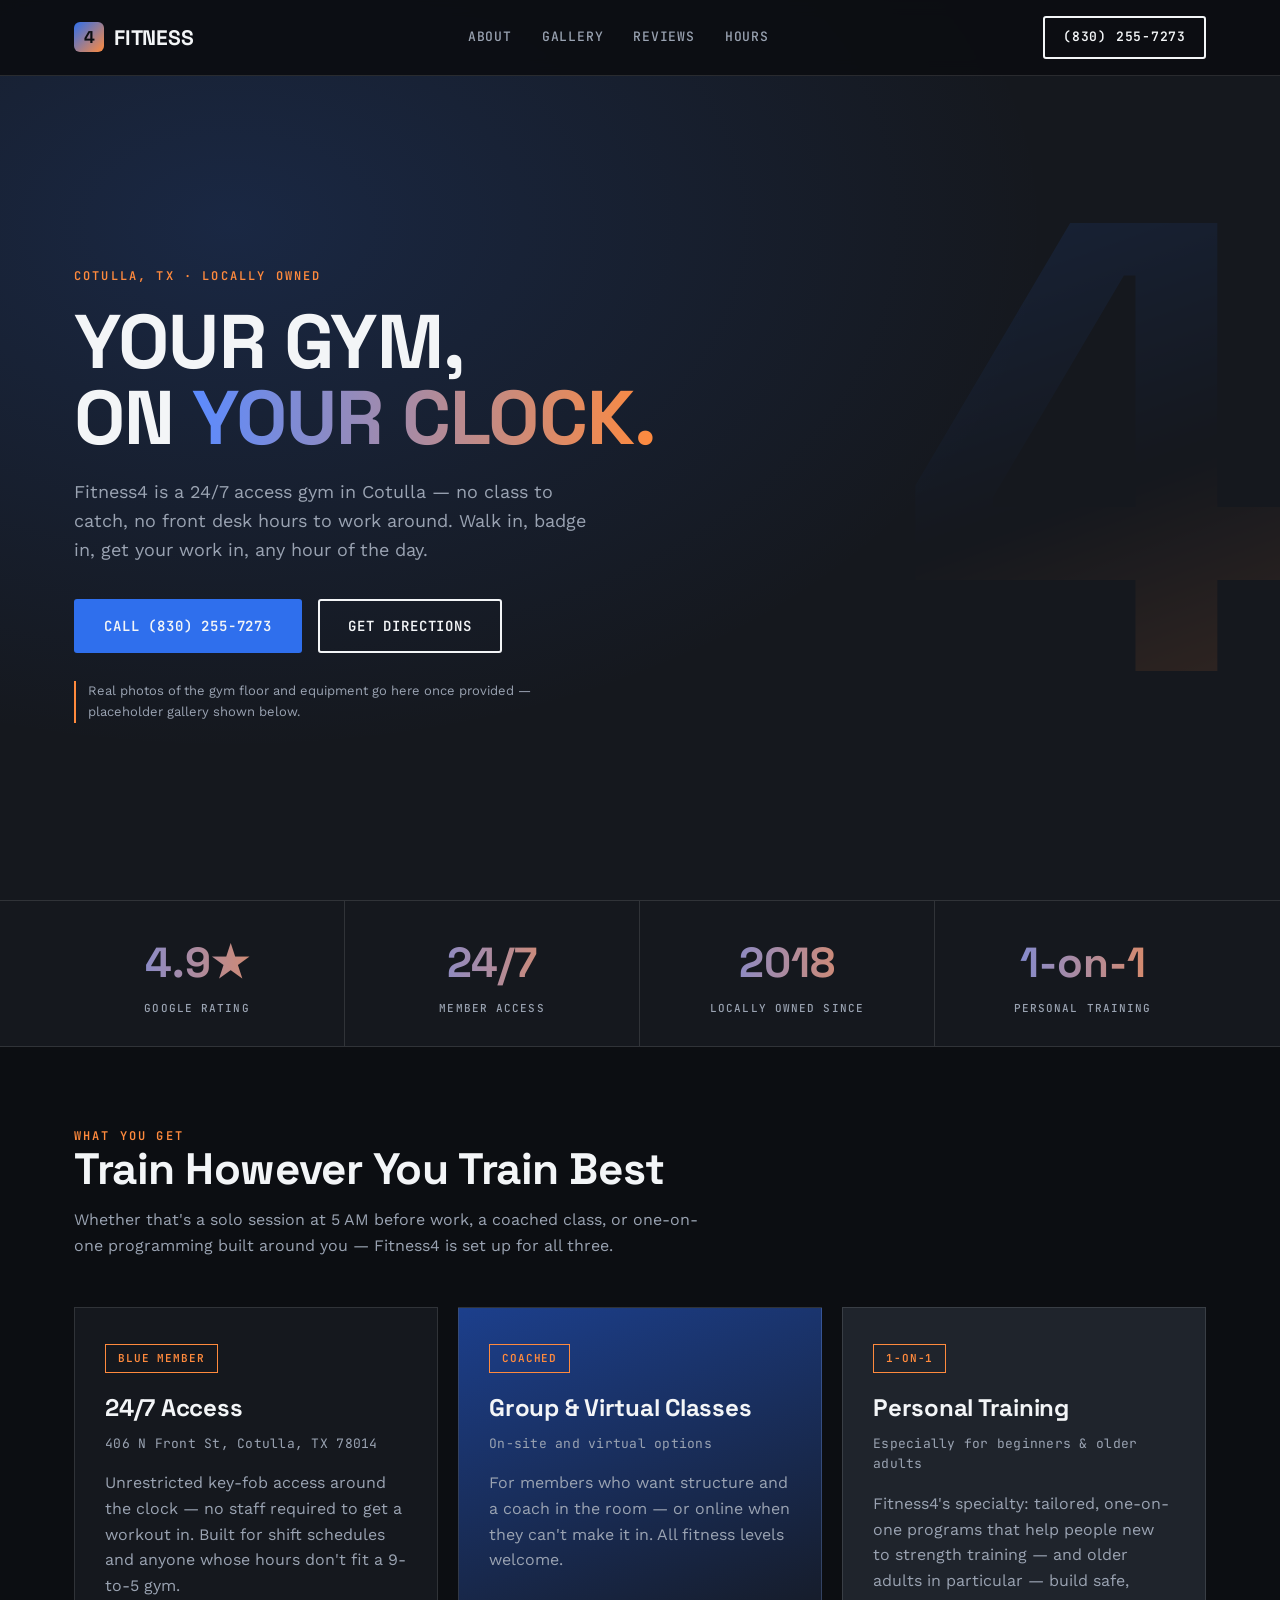
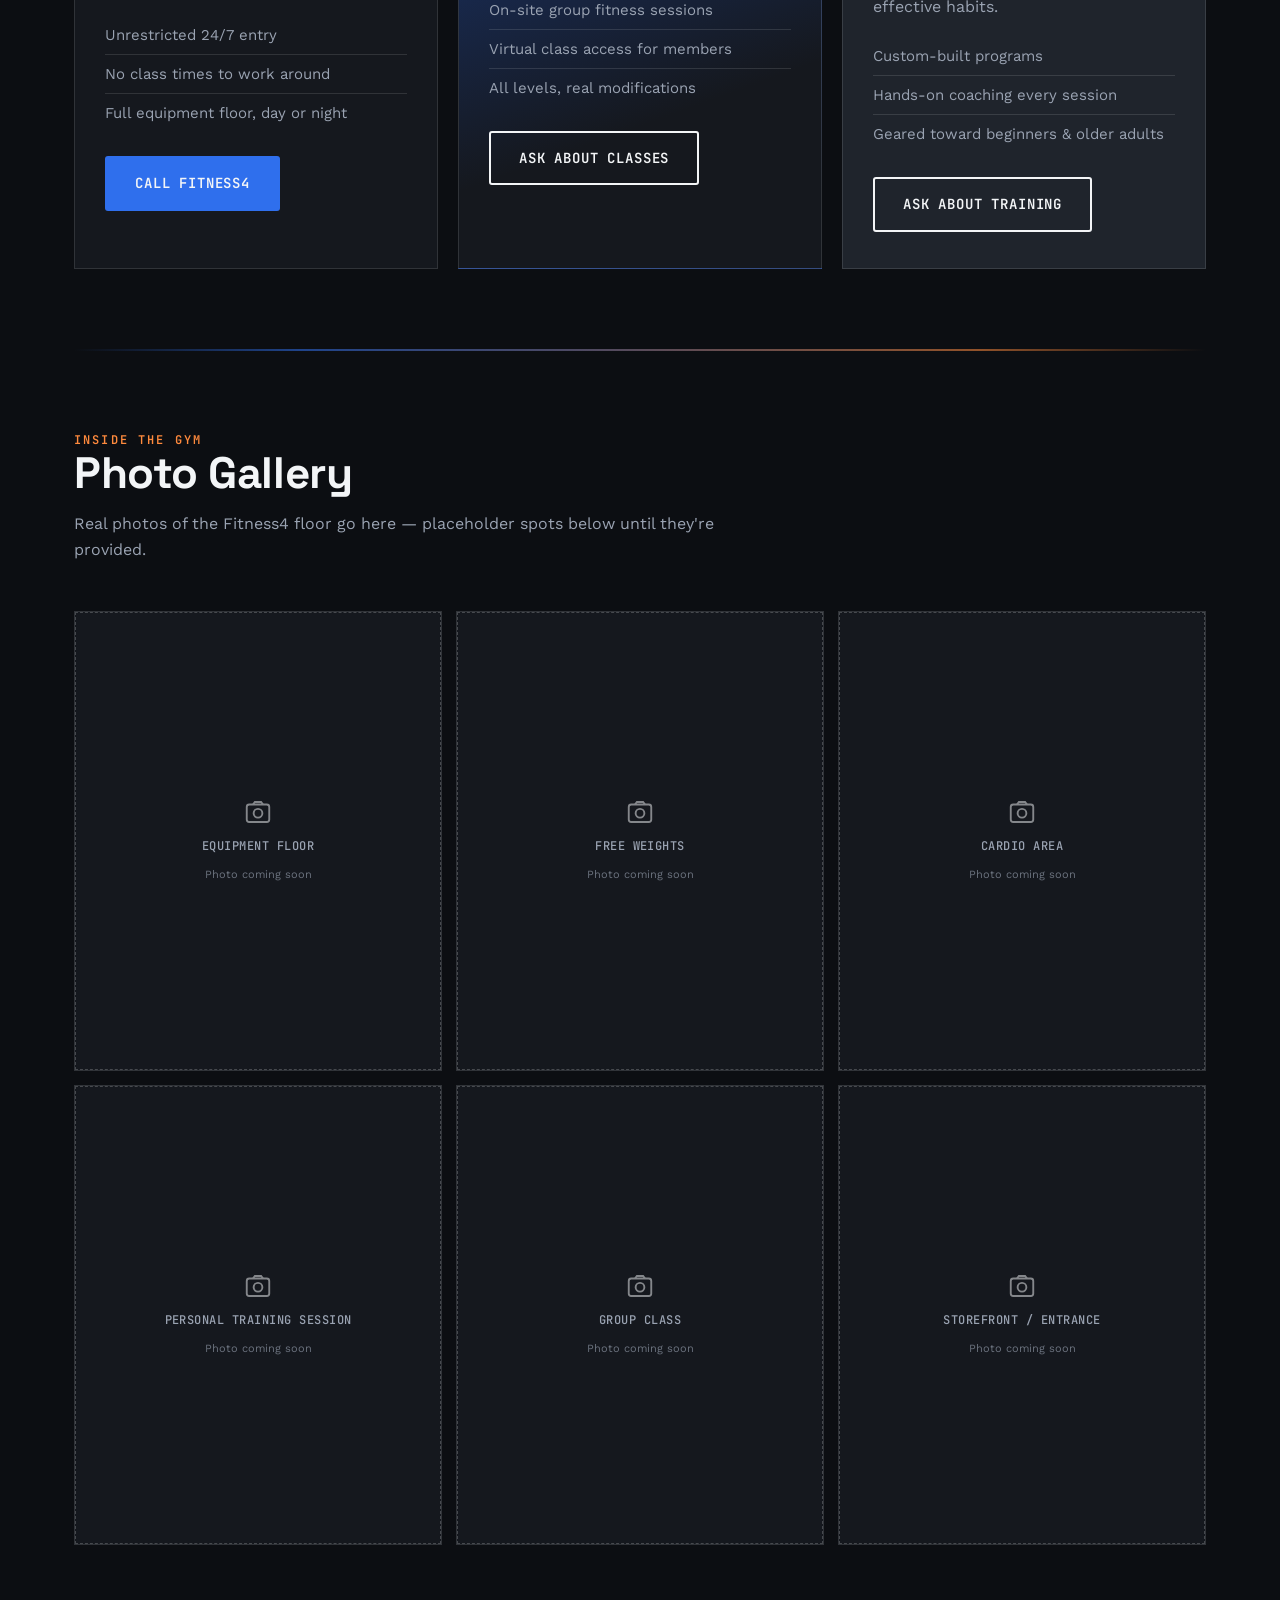
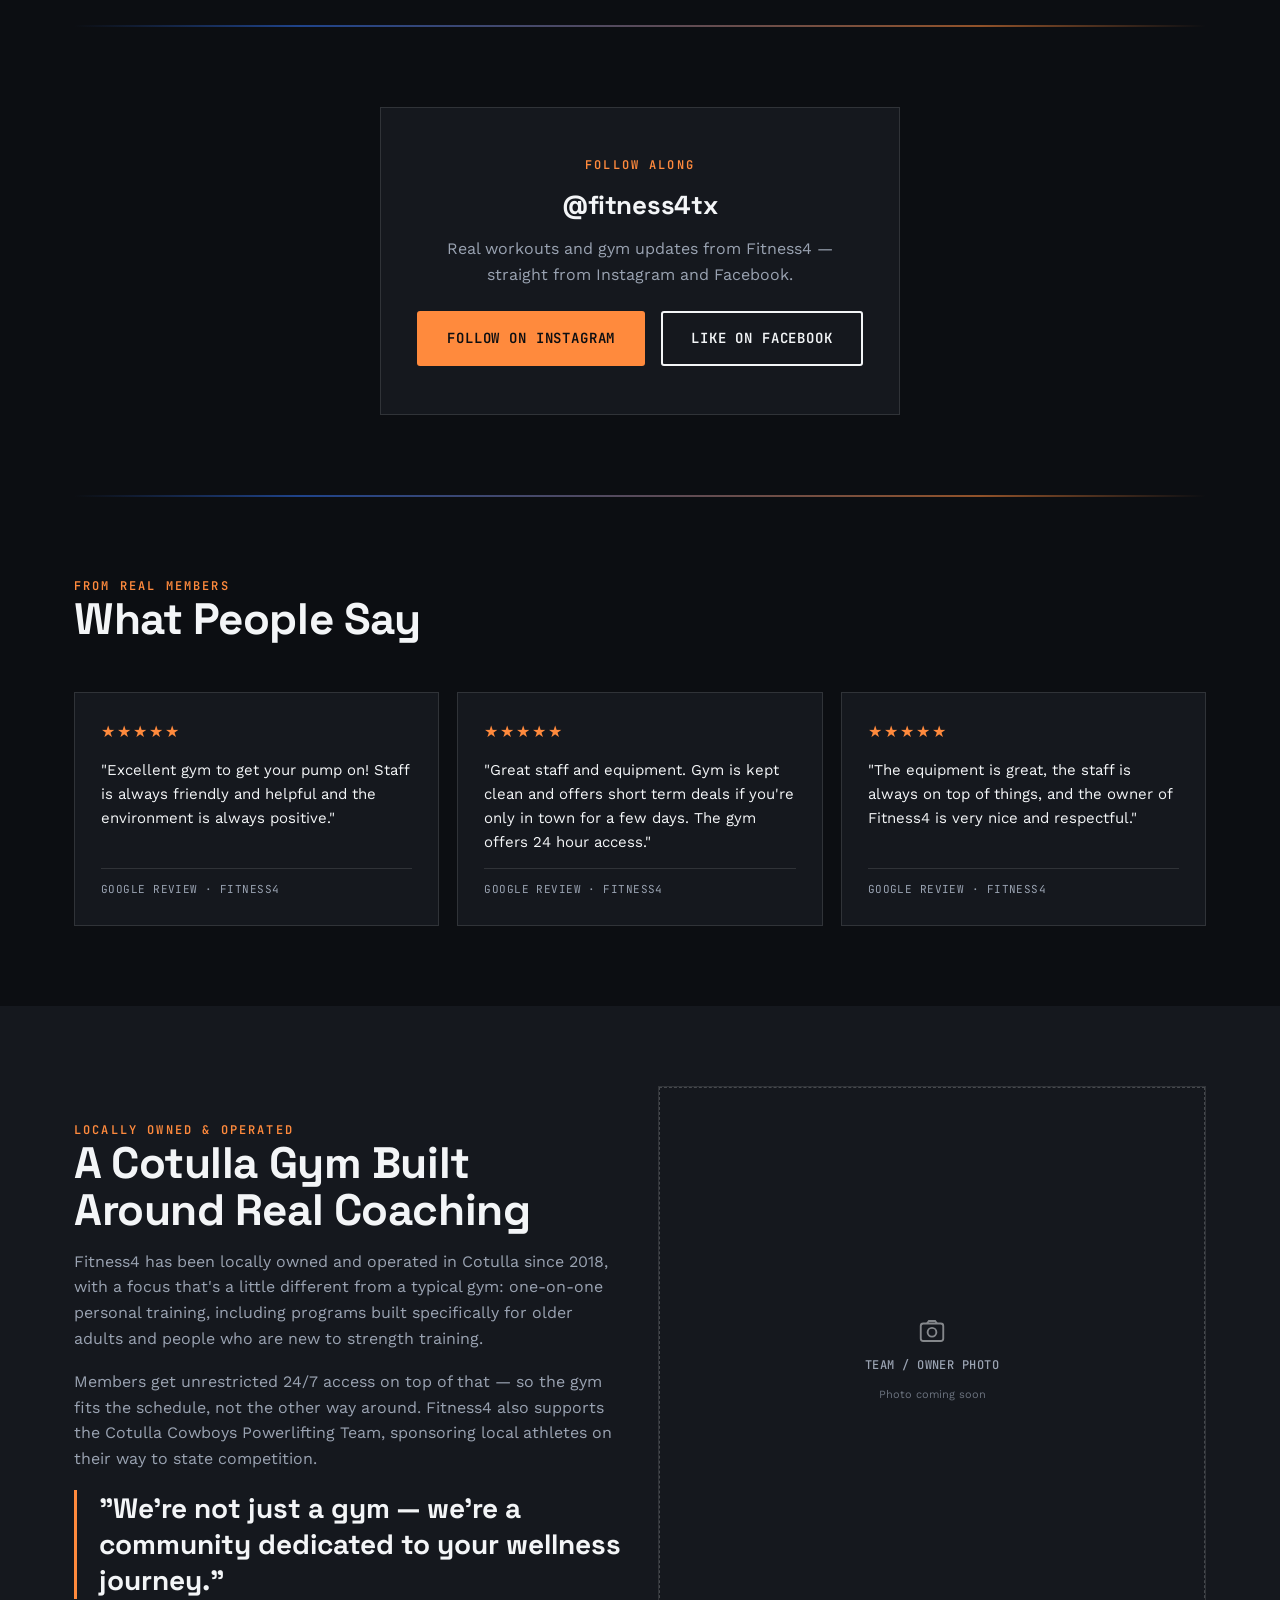
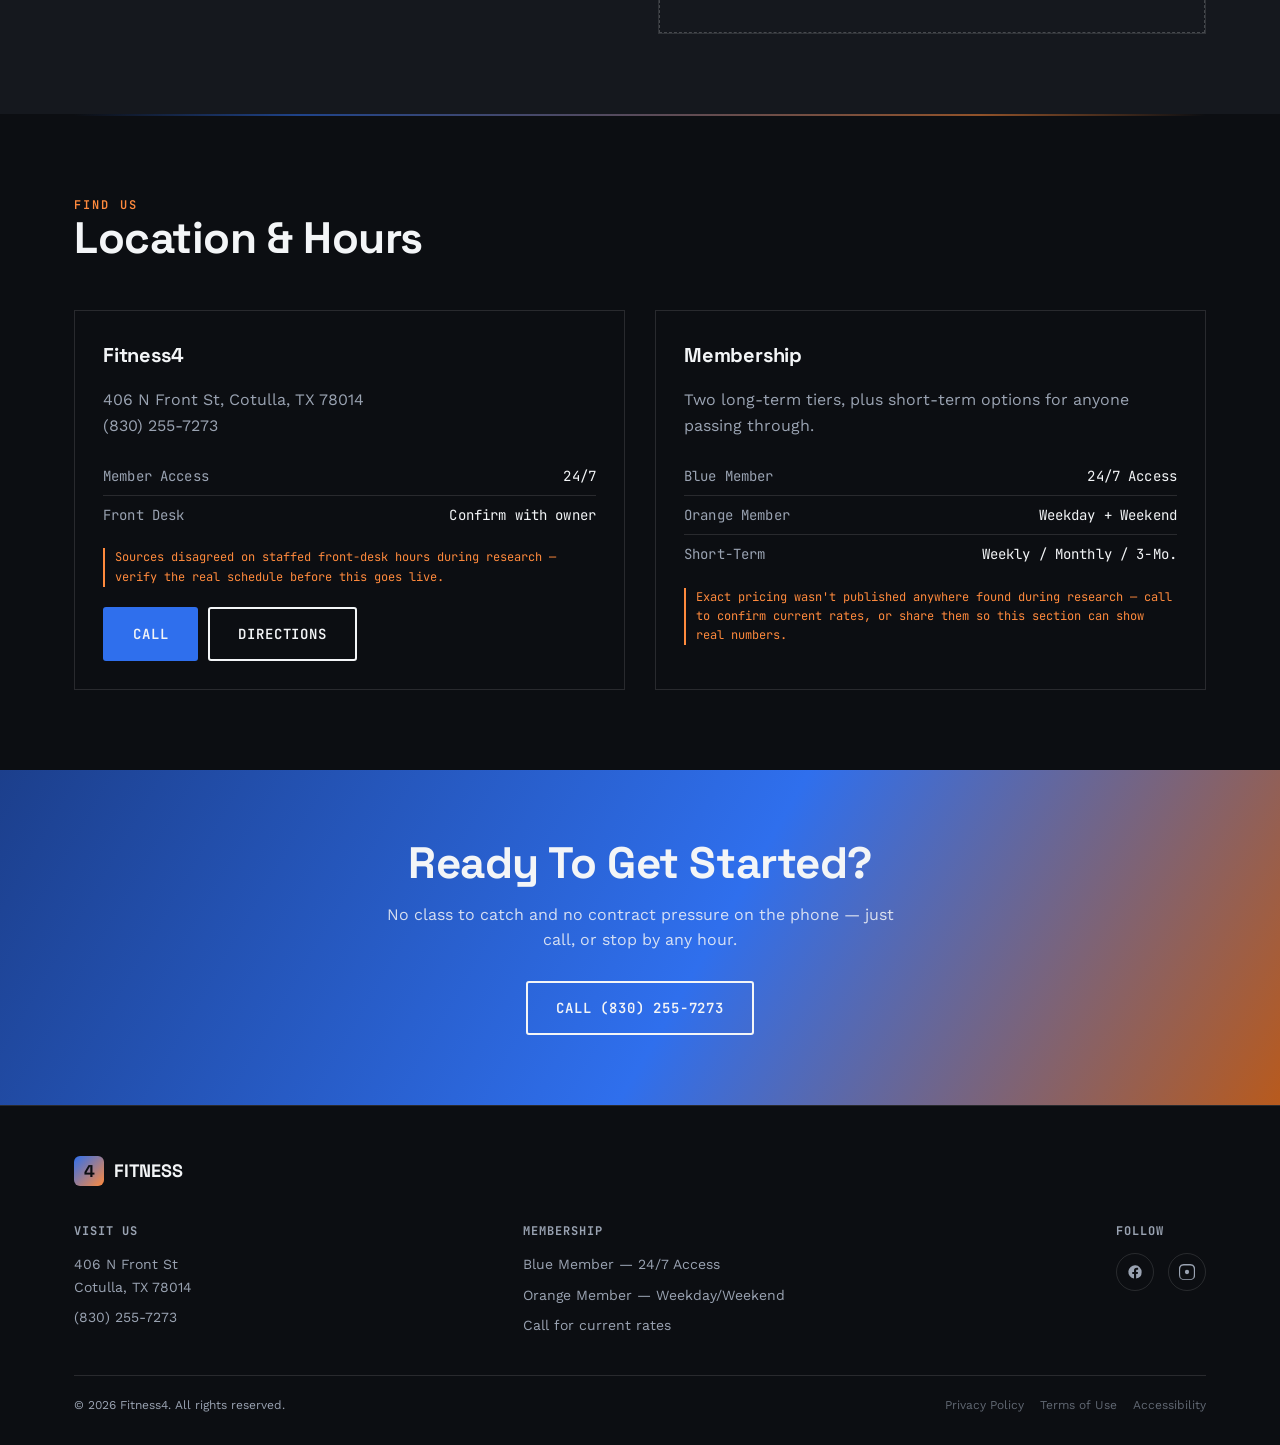
==== index.html @ 0712c3f0 "Add files via upload" ====
<!DOCTYPE html>
<html lang="en">
<head>
<meta charset="UTF-8">
<meta name="viewport" content="width=device-width, initial-scale=1.0, maximum-scale=5.0">
<link rel="icon" type="image/webp" href="images/favicon.webp">
<link rel="apple-touch-icon" href="images/favicon.webp">
<meta name="theme-color" content="#2f6fed">
<title>Fitness4 | 24/7 Gym in Cotulla, TX | (830) 255-7273</title>
<meta name="description" content="Fitness4 in Cotulla, TX — locally owned 24/7 access gym with a 4.9★ Google rating. One-on-one personal training built for beginners and older adults, group &amp; virtual classes, and key-fob access any hour. Call (830) 255-7273.">
<meta name="keywords" content="gym Cotulla TX, Fitness4, 24 hour gym Cotulla, personal training Cotulla TX, La Salle County gym, fitness center Cotulla, group fitness classes Cotulla TX">
<meta name="author" content="Fitness4">
<meta name="robots" content="index, follow">
<!-- BUILD NOTE: domain is TBD per intake — swap canonical/OG/schema URLs to the real domain before launch -->
<link rel="canonical" href="https://fitness4-cotulla-demo.netlify.app/">

<meta property="og:type" content="local.business">
<meta property="og:title" content="Fitness4 | 24/7 Gym in Cotulla, TX">
<meta property="og:description" content="Locally owned, 4.9★ rated 24/7 access gym in Cotulla, TX. One-on-one personal training, group &amp; virtual classes, key-fob access any hour.">
<meta property="og:url" content="https://fitness4-cotulla-demo.netlify.app/">
<meta property="og:image" content="https://fitness4-cotulla-demo.netlify.app/images/og-fitness4-cotulla.png">
<meta property="og:image:width" content="1200">
<meta property="og:image:height" content="630">
<meta property="og:site_name" content="Fitness4">
<meta property="og:locale" content="en_US">

<meta name="twitter:card" content="summary_large_image">
<meta name="twitter:title" content="Fitness4 | 24/7 Gym in Cotulla, TX">
<meta name="twitter:description" content="Locally owned, 4.9★ rated 24/7 access gym in Cotulla, TX. One-on-one personal training, group &amp; virtual classes. Call (830) 255-7273.">
<meta name="twitter:image" content="https://fitness4-cotulla-demo.netlify.app/images/og-fitness4-cotulla.png">

<!--
  BUILD NOTE — schema below uses only what was verified during remote research:
  - openingHours is set to 24/7 based on the gym's own "unrestricted 24/7 access" Blue
    Member tier and multiple listings describing it as a 24-hour gym. Several directories
    show shorter front-desk-style hours that conflict with this — confirm whether a
    separate STAFFED hours window needs to be called out before publishing.
  - aggregateRating intentionally omitted — Google review count varied (58–68) across
    sources during research, so a specific number isn't published here. Pull the live
    count from the Google Business Profile before adding it back in.
  - No "image" property — add once real photography is available.
-->
<script type="application/ld+json">
{
  "@context": "https://schema.org",
  "@type": "HealthClub",
  "name": "Fitness4",
  "description": "Locally owned 24/7 access gym in Cotulla, TX offering one-on-one personal training, group and virtual fitness classes, and key-fob access around the clock.",
  "url": "https://fitness4-cotulla-demo.netlify.app/",
  "telephone": "+18302557273",
  "address": {
    "@type": "PostalAddress",
    "streetAddress": "406 N Front St",
    "addressLocality": "Cotulla",
    "addressRegion": "TX",
    "postalCode": "78014",
    "addressCountry": "US"
  },
  "openingHours": "Mo-Su 00:00-23:59",
  "sameAs": [
    "https://www.facebook.com/Fitness4tx/",
    "https://www.instagram.com/fitness4tx/"
  ]
}
</script>

<link rel="preconnect" href="https://fonts.googleapis.com">
<link rel="preconnect" href="https://fonts.gstatic.com" crossorigin>
<link href="https://fonts.googleapis.com/css2?family=Space+Grotesk:wght@500;700&family=Work+Sans:wght@400;500;600;700&family=JetBrains+Mono:wght@500;600&display=swap" rel="stylesheet">

<link rel="stylesheet" href="styles.css">
</head>
<body>

<header>
  <nav>
    <a href="#top" class="logo"><span class="num">4</span>FITNESS</a>
    <div class="nav-links">
      <a href="#about">About</a>
      <a href="#gallery">Gallery</a>
      <a href="#reviews">Reviews</a>
      <a href="#location">Hours</a>
    </div>
    <a href="tel:+18302557273" class="nav-cta">(830) 255-7273</a>
    <button class="burger" id="burgerBtn" aria-label="Open menu">
      <span></span><span></span><span></span>
    </button>
  </nav>
  <div class="mobile-menu" id="mobileMenu">
    <a href="#about">About</a>
    <a href="#gallery">Gallery</a>
    <a href="#reviews">Reviews</a>
    <a href="#location">Hours</a>
    <a href="tel:+18302557273" class="cta">Call (830) 255-7273</a>
  </div>
</header>

<section class="hero" id="top">
  <div class="hero-inner">
    <div class="eyebrow">Cotulla, TX · Locally Owned</div>
    <h1>YOUR GYM,<br>ON <span class="accent">YOUR CLOCK.</span></h1>
    <p class="hero-sub">Fitness4 is a 24/7 access gym in Cotulla — no class to catch, no front desk hours to work around. Walk in, badge in, get your work in, any hour of the day.</p>
    <div class="hero-actions">
      <a href="tel:+18302557273" class="btn btn-primary">Call (830) 255-7273</a>
      <a href="https://www.google.com/maps/search/?api=1&query=406+N+Front+St+Cotulla+TX+78014" target="_blank" rel="noopener" class="btn btn-outline">Get Directions</a>
    </div>
    <p class="hero-photo-note">Real photos of the gym floor and equipment go here once provided — placeholder gallery shown below.</p>
  </div>
</section>

<div class="scoreboard">
  <div class="scoreboard-grid">
    <div class="score-cell">
      <div class="score-num">4.9★</div>
      <div class="score-label">Google Rating</div>
    </div>
    <div class="score-cell">
      <div class="score-num">24/7</div>
      <div class="score-label">Member Access</div>
    </div>
    <div class="score-cell">
      <div class="score-num">2018</div>
      <div class="score-label">Locally Owned Since</div>
    </div>
    <div class="score-cell">
      <div class="score-num">1-on-1</div>
      <div class="score-label">Personal Training</div>
    </div>
  </div>
</div>

<section class="section" id="about">
  <div class="wrap">
    <div class="section-head reveal">
      <div class="eyebrow">What You Get</div>
      <h2>Train However You Train Best</h2>
      <p>Whether that's a solo session at 5 AM before work, a coached class, or one-on-one programming built around you — Fitness4 is set up for all three.</p>
    </div>
    <div class="facility-grid">
      <div class="facility-card dark reveal">
        <span class="facility-tag">Blue Member</span>
        <h3>24/7 Access</h3>
        <div class="facility-meta">406 N Front St, Cotulla, TX 78014</div>
        <p>Unrestricted key-fob access around the clock — no staff required to get a workout in. Built for shift schedules and anyone whose hours don't fit a 9-to-5 gym.</p>
        <ul>
          <li>Unrestricted 24/7 entry</li>
          <li>No class times to work around</li>
          <li>Full equipment floor, day or night</li>
        </ul>
        <div class="facility-actions">
          <a href="tel:+18302557273" class="btn btn-primary">Call Fitness4</a>
        </div>
      </div>
      <div class="facility-card bluefill reveal">
        <span class="facility-tag">Coached</span>
        <h3>Group &amp; Virtual Classes</h3>
        <div class="facility-meta">On-site and virtual options</div>
        <p>For members who want structure and a coach in the room — or online when they can't make it in. All fitness levels welcome.</p>
        <ul>
          <li>On-site group fitness sessions</li>
          <li>Virtual class access for members</li>
          <li>All levels, real modifications</li>
        </ul>
        <div class="facility-actions">
          <a href="tel:+18302557273" class="btn btn-outline">Ask About Classes</a>
        </div>
      </div>
      <div class="facility-card black3 reveal">
        <span class="facility-tag">1-on-1</span>
        <h3>Personal Training</h3>
        <div class="facility-meta">Especially for beginners &amp; older adults</div>
        <p>Fitness4's specialty: tailored, one-on-one programs that help people new to strength training — and older adults in particular — build safe, effective habits.</p>
        <ul>
          <li>Custom-built programs</li>
          <li>Hands-on coaching every session</li>
          <li>Geared toward beginners &amp; older adults</li>
        </ul>
        <div class="facility-actions">
          <a href="tel:+18302557273" class="btn btn-outline">Ask About Training</a>
        </div>
      </div>
    </div>
  </div>
</section>

<div class="wrap"><div class="tierline"></div></div>

<section class="section" id="gallery">
  <div class="wrap">
    <div class="section-head reveal">
      <div class="eyebrow">Inside The Gym</div>
      <h2>Photo Gallery</h2>
      <p>Real photos of the Fitness4 floor go here — placeholder spots below until they're provided.</p>
    </div>
    <div class="gallery-grid">
      <div class="gallery-item reveal">
        <div class="photo-placeholder">
          <svg viewBox="0 0 24 24" fill="none" stroke="currentColor" stroke-width="1.5"><rect x="3" y="6" width="18" height="14" rx="2"/><circle cx="12" cy="13" r="3.5"/><path d="M8 6l1.5-2h5L16 6"/></svg>
          <p>Equipment Floor</p>
          <small>Photo coming soon</small>
        </div>
      </div>
      <div class="gallery-item reveal">
        <div class="photo-placeholder">
          <svg viewBox="0 0 24 24" fill="none" stroke="currentColor" stroke-width="1.5"><rect x="3" y="6" width="18" height="14" rx="2"/><circle cx="12" cy="13" r="3.5"/><path d="M8 6l1.5-2h5L16 6"/></svg>
          <p>Free Weights</p>
          <small>Photo coming soon</small>
        </div>
      </div>
      <div class="gallery-item reveal">
        <div class="photo-placeholder">
          <svg viewBox="0 0 24 24" fill="none" stroke="currentColor" stroke-width="1.5"><rect x="3" y="6" width="18" height="14" rx="2"/><circle cx="12" cy="13" r="3.5"/><path d="M8 6l1.5-2h5L16 6"/></svg>
          <p>Cardio Area</p>
          <small>Photo coming soon</small>
        </div>
      </div>
      <div class="gallery-item reveal">
        <div class="photo-placeholder">
          <svg viewBox="0 0 24 24" fill="none" stroke="currentColor" stroke-width="1.5"><rect x="3" y="6" width="18" height="14" rx="2"/><circle cx="12" cy="13" r="3.5"/><path d="M8 6l1.5-2h5L16 6"/></svg>
          <p>Personal Training Session</p>
          <small>Photo coming soon</small>
        </div>
      </div>
      <div class="gallery-item reveal">
        <div class="photo-placeholder">
          <svg viewBox="0 0 24 24" fill="none" stroke="currentColor" stroke-width="1.5"><rect x="3" y="6" width="18" height="14" rx="2"/><circle cx="12" cy="13" r="3.5"/><path d="M8 6l1.5-2h5L16 6"/></svg>
          <p>Group Class</p>
          <small>Photo coming soon</small>
        </div>
      </div>
      <div class="gallery-item reveal">
        <div class="photo-placeholder">
          <svg viewBox="0 0 24 24" fill="none" stroke="currentColor" stroke-width="1.5"><rect x="3" y="6" width="18" height="14" rx="2"/><circle cx="12" cy="13" r="3.5"/><path d="M8 6l1.5-2h5L16 6"/></svg>
          <p>Storefront / Entrance</p>
          <small>Photo coming soon</small>
        </div>
      </div>
    </div>
  </div>
</section>

<div class="wrap"><div class="tierline"></div></div>

<section class="section" id="follow">
  <div class="wrap">
    <div class="follow-card reveal">
      <span class="eyebrow">Follow Along</span>
      <h3>@fitness4tx</h3>
      <p>Real workouts and gym updates from Fitness4 — straight from Instagram and Facebook.</p>
      <div class="hero-actions" style="justify-content:center;">
        <a href="https://www.instagram.com/fitness4tx/" target="_blank" rel="noopener" class="btn btn-orange">Follow on Instagram</a>
        <a href="https://www.facebook.com/Fitness4tx/" target="_blank" rel="noopener" class="btn btn-outline">Like on Facebook</a>
      </div>
    </div>
  </div>
</section>

<div class="wrap"><div class="tierline"></div></div>

<section class="section" id="reviews">
  <div class="wrap">
    <div class="section-head reveal">
      <div class="eyebrow">From Real Members</div>
      <h2>What People Say</h2>
    </div>
    <div class="review-grid">
      <div class="review-card reveal">
        <div class="stars">★★★★★</div>
        <p>"Excellent gym to get your pump on! Staff is always friendly and helpful and the environment is always positive."</p>
        <div class="review-meta">Google Review · Fitness4</div>
      </div>
      <div class="review-card reveal">
        <div class="stars">★★★★★</div>
        <p>"Great staff and equipment. Gym is kept clean and offers short term deals if you're only in town for a few days. The gym offers 24 hour access."</p>
        <div class="review-meta">Google Review · Fitness4</div>
      </div>
      <div class="review-card reveal">
        <div class="stars">★★★★★</div>
        <p>"The equipment is great, the staff is always on top of things, and the owner of Fitness4 is very nice and respectful."</p>
        <div class="review-meta">Google Review · Fitness4</div>
      </div>
    </div>
  </div>
</section>

<section class="section bio">
  <div class="wrap">
    <div class="bio-grid">
      <div class="reveal">
        <div class="eyebrow">Locally Owned &amp; Operated</div>
        <h2>A Cotulla Gym Built Around Real Coaching</h2>
        <p style="margin-bottom:18px;">Fitness4 has been locally owned and operated in Cotulla since 2018, with a focus that's a little different from a typical gym: one-on-one personal training, including programs built specifically for older adults and people who are new to strength training.</p>
        <p style="margin-bottom:18px;">Members get unrestricted 24/7 access on top of that — so the gym fits the schedule, not the other way around. Fitness4 also supports the Cotulla Cowboys Powerlifting Team, sponsoring local athletes on their way to state competition.</p>
        <div class="bio-quote">"We're not just a gym — we're a community dedicated to your wellness journey."</div>
      </div>
      <div class="gallery-item bio-photo-slot reveal">
        <div class="photo-placeholder">
          <svg viewBox="0 0 24 24" fill="none" stroke="currentColor" stroke-width="1.5"><rect x="3" y="6" width="18" height="14" rx="2"/><circle cx="12" cy="13" r="3.5"/><path d="M8 6l1.5-2h5L16 6"/></svg>
          <p>Team / Owner Photo</p>
          <small>Photo coming soon</small>
        </div>
      </div>
    </div>
  </div>
</section>

<div class="wrap"><div class="tierline"></div></div>

<section class="section" id="location">
  <div class="wrap">
    <div class="section-head reveal">
      <div class="eyebrow">Find Us</div>
      <h2>Location &amp; Hours</h2>
    </div>
    <div class="location-grid">
      <div class="info-block reveal">
        <h3>Fitness4</h3>
        <p style="margin-bottom:18px; color:var(--white-dim);">406 N Front St, Cotulla, TX 78014<br>(830) 255-7273</p>
        <div class="hours-row"><span>Member Access</span><span>24/7</span></div>
        <div class="hours-row"><span>Front Desk</span><span>Confirm with owner</span></div>
        <div class="hours-flag">Sources disagreed on staffed front-desk hours during research — verify the real schedule before this goes live.</div>
        <div style="margin-top:20px; display:flex; gap:10px; flex-wrap:wrap;">
          <a href="tel:+18302557273" class="btn btn-primary">Call</a>
          <a href="https://www.google.com/maps/search/?api=1&query=406+N+Front+St+Cotulla+TX+78014" target="_blank" rel="noopener" class="btn btn-outline">Directions</a>
        </div>
      </div>
      <div class="info-block reveal">
        <h3>Membership</h3>
        <p style="margin-bottom:18px; color:var(--white-dim);">Two long-term tiers, plus short-term options for anyone passing through.</p>
        <div class="hours-row"><span>Blue Member</span><span>24/7 Access</span></div>
        <div class="hours-row"><span>Orange Member</span><span>Weekday + Weekend</span></div>
        <div class="hours-row"><span>Short-Term</span><span>Weekly / Monthly / 3-Mo.</span></div>
        <div class="hours-flag">Exact pricing wasn't published anywhere found during research — call to confirm current rates, or share them so this section can show real numbers.</div>
      </div>
    </div>
  </div>
</section>

<div class="cta-band">
  <h2>Ready To Get Started?</h2>
  <p>No class to catch and no contract pressure on the phone — just call, or stop by any hour.</p>
  <a href="tel:+18302557273" class="btn btn-outline">Call (830) 255-7273</a>
</div>

<footer>
  <div class="wrap">
    <div class="footer-brand">
      <span class="logo"><span class="num">4</span>FITNESS</span>
    </div>
    <div class="footer-grid">
      <div class="footer-col">
        <h4>Visit Us</h4>
        <p>406 N Front St<br>Cotulla, TX 78014</p>
        <a href="tel:+18302557273">(830) 255-7273</a>
      </div>
      <div class="footer-col">
        <h4>Membership</h4>
        <p>Blue Member — 24/7 Access</p>
        <p>Orange Member — Weekday/Weekend</p>
        <a href="tel:+18302557273">Call for current rates</a>
      </div>
      <div class="footer-col">
        <h4>Follow</h4>
        <div class="social-row">
          <a href="https://www.facebook.com/Fitness4tx/" target="_blank" rel="noopener" aria-label="Facebook">
            <svg width="16" height="16" viewBox="0 0 24 24" fill="currentColor"><path d="M22 12a10 10 0 1 0-11.5 9.9v-7H7.9V12h2.6V9.8c0-2.6 1.5-4 3.9-4 1.1 0 2.3.2 2.3.2v2.5h-1.3c-1.3 0-1.7.8-1.7 1.6V12h2.8l-.4 2.9h-2.4v7A10 10 0 0 0 22 12z"/></svg>
          </a>
          <a href="https://www.instagram.com/fitness4tx/" target="_blank" rel="noopener" aria-label="Instagram">
            <svg width="16" height="16" viewBox="0 0 24 24" fill="currentColor"><path d="M12 2.2c3.2 0 3.6 0 4.9.1 1.2.1 2 .3 2.4.5.6.2 1 .5 1.5.9.4.4.7.9.9 1.5.2.4.4 1.2.5 2.4.1 1.3.1 1.7.1 4.9s0 3.6-.1 4.9c-.1 1.2-.3 2-.5 2.4-.2.6-.5 1-.9 1.5-.4.4-.9.7-1.5.9-.4.2-1.2.4-2.4.5-1.3.1-1.7.1-4.9.1s-3.6 0-4.9-.1c-1.2-.1-2-.3-2.4-.5-.6-.2-1-.5-1.5-.9-.4-.4-.7-.9-.9-1.5-.2-.4-.4-1.2-.5-2.4-.1-1.3-.1-1.7-.1-4.9s0-3.6.1-4.9c.1-1.2.3-2 .5-2.4.2-.6.5-1 .9-1.5.4-.4.9-.7 1.5-.9.4-.2 1.2-.4 2.4-.5 1.3-.1 1.7-.1 4.9-.1M12 0C8.7 0 8.3 0 7 .1c-1.3.1-2.2.3-3 .6-.8.3-1.5.7-2.2 1.4C1.1 2.8.7 3.5.4 4.3c-.3.8-.5 1.7-.6 3C-.2 8.6 0 9 0 12s0 3.4.1 4.7c.1 1.3.3 2.2.6 3 .3.8.7 1.5 1.4 2.2.7.7 1.4 1.1 2.2 1.4.8.3 1.7.5 3 .6C8.3 24 8.7 24 12 24s3.7 0 5-.1c1.3-.1 2.2-.3 3-.6.8-.3 1.5-.7 2.2-1.4.7-.7 1.1-1.4 1.4-2.2.3-.8.5-1.7.6-3 .1-1.3.1-1.7.1-4.7s0-3.4-.1-4.7c-.1-1.3-.3-2.2-.6-3-.3-.8-.7-1.5-1.4-2.2-.7-.7-1.4-1.1-2.2-1.4-.8-.3-1.7-.5-3-.6C15.7 0 15.3 0 12 0z"/><circle cx="12" cy="12" r="3.2"/></svg>
          </a>
        </div>
      </div>
    </div>
    <div class="footer-legal">
      <p>© 2026 Fitness4. All rights reserved.</p>
      <div style="display:flex; gap:16px; flex-wrap:wrap;">
        <a href="privacy-policy.html">Privacy Policy</a>
        <a href="terms-of-use.html">Terms of Use</a>
        <a href="accessibility.html">Accessibility</a>
      </div>
    </div>
  </div>
</footer>

<script>
const burgerBtn = document.getElementById('burgerBtn');
const mobileMenu = document.getElementById('mobileMenu');
burgerBtn.addEventListener('click', () => mobileMenu.classList.toggle('open'));
mobileMenu.querySelectorAll('a').forEach(a => a.addEventListener('click', () => mobileMenu.classList.remove('open')));

const revealEls = document.querySelectorAll('.reveal');
const io = new IntersectionObserver((entries) => {
  entries.forEach(entry => {
    if(entry.isIntersecting){
      entry.target.classList.add('in');
      io.unobserve(entry.target);
    }
  });
}, {threshold:0.12});
revealEls.forEach(el => io.observe(el));
</script>

</body>
</html>
---- styles.css ----
:root{
  --ink:#0c0e12;
  --ink-2:#15181e;
  --ink-3:#1f242c;
  --blue:#2f6fed;
  --blue-deep:#1c3f8c;
  --blue-bright:#5b8bff;
  --orange:#ff8a3d;
  --orange-deep:#b85a1d;
  --white:#f3f5f7;
  --white-dim:#9aa3b2;
  --line: rgba(243,245,247,0.12);
  --maxw: 1180px;
}
*{box-sizing:border-box; margin:0; padding:0;}
html{scroll-behavior:smooth;}
body{
  background:var(--ink);
  color:var(--white);
  font-family:'Work Sans',sans-serif;
  line-height:1.6;
  -webkit-font-smoothing:antialiased;
  overflow-x:hidden;
}
img{max-width:100%; display:block;}
a{color:inherit; text-decoration:none;}
.wrap{max-width:var(--maxw); margin:0 auto; padding:0 24px;}
.eyebrow{
  font-family:'JetBrains Mono',monospace;
  font-weight:600;
  text-transform:uppercase;
  letter-spacing:0.18em;
  font-size:12px;
  color:var(--orange);
}
h1,h2,h3{font-family:'Space Grotesk',sans-serif; font-weight:700; letter-spacing:-0.01em;}
h2{font-size:clamp(28px,4.2vw,44px); margin-bottom:14px; line-height:1.08;}
h3{font-size:20px;}
p{color:var(--white-dim);}
.section{padding:80px 0;}
.section-head{max-width:640px; margin-bottom:48px;}
.section-head.center{margin-left:auto; margin-right:auto; text-align:center;}

/* gradient rule divider — stands in for Gridiron's yardline, ties to the two membership-tier colors */
.tierline{
  width:100%; height:2px;
  background:linear-gradient(90deg, transparent, var(--blue) 20%, var(--orange) 80%, transparent);
  opacity:0.55;
}

/* Buttons */
.btn{
  display:inline-flex; align-items:center; gap:8px;
  font-family:'JetBrains Mono',monospace;
  font-weight:600; text-transform:uppercase; letter-spacing:0.06em;
  font-size:14px;
  padding:14px 28px;
  border-radius:3px;
  cursor:pointer;
  border:2px solid transparent;
  transition:transform .15s ease, background .2s ease, color .2s ease, border-color .2s ease;
}
.btn:hover{transform:translateY(-2px);}
.btn-primary{background:var(--blue); color:var(--white);}
.btn-primary:hover{background:var(--blue-bright);}
.btn-outline{border-color:var(--white); color:var(--white); background:transparent;}
.btn-outline:hover{background:var(--white); color:var(--ink);}
.btn-orange{background:var(--orange); color:var(--ink);}
.btn-orange:hover{background:#ffa35e;}

/* NAV */
header{
  position:fixed; top:0; left:0; right:0; z-index:200;
  background:rgba(12,14,18,0.92);
  backdrop-filter:blur(8px);
  border-bottom:1px solid var(--line);
}
nav{
  max-width:var(--maxw); margin:0 auto; padding:16px 24px;
  display:flex; align-items:center; justify-content:space-between;
}
.logo{
  font-family:'Space Grotesk',sans-serif; font-weight:700; font-size:21px; letter-spacing:-0.01em; color:var(--white);
  display:flex; align-items:center; gap:2px;
}
.logo .num{
  color:var(--ink); background:linear-gradient(135deg,var(--blue),var(--orange));
  width:30px; height:30px; border-radius:6px;
  display:inline-flex; align-items:center; justify-content:center;
  font-size:17px; margin-right:8px;
}
.nav-links{display:none; gap:30px; align-items:center;}
.nav-links a{
  font-family:'JetBrains Mono',monospace; font-weight:500; text-transform:uppercase; letter-spacing:0.06em; font-size:13px;
  color:var(--white-dim);
}
.nav-links a:hover{color:var(--white);}
.nav-cta{
  display:none;
  border:2px solid var(--white); color:var(--white);
  font-family:'JetBrains Mono',monospace; font-weight:600; text-transform:uppercase; letter-spacing:0.06em; font-size:13px;
  padding:9px 18px; border-radius:3px;
  transition:background .2s, color .2s;
}
.nav-cta:hover{background:var(--white); color:var(--ink);}
.burger{
  display:flex; flex-direction:column; gap:5px; background:none; border:none; cursor:pointer; padding:6px;
}
.burger span{width:24px; height:2px; background:var(--white); transition:.2s;}
.mobile-menu{
  display:none; flex-direction:column; gap:0;
  background:var(--ink-2); border-bottom:1px solid var(--line);
}
.mobile-menu.open{display:flex;}
.mobile-menu a{
  padding:16px 24px; border-top:1px solid var(--line);
  font-family:'JetBrains Mono',monospace; font-weight:500; text-transform:uppercase; letter-spacing:0.06em; font-size:14px;
  color:var(--white-dim);
}
.mobile-menu a.cta{color:var(--orange);}

@media(min-width:880px){
  .nav-links{display:flex;}
  .nav-cta{display:inline-block;}
  .burger{display:none;}
}

/* HERO — no stock photo; the numeral 4 (the gym's own namesake) carries the visual weight instead */
.hero{
  position:relative;
  min-height:100svh;
  display:flex; align-items:center;
  padding-top:90px;
  background:var(--ink-2);
  overflow:hidden;
}
.hero::before{
  content:"4";
  position:absolute;
  right:-2vw; top:50%; transform:translateY(-50%);
  font-family:'Space Grotesk',sans-serif; font-weight:700;
  font-size:min(72vw,640px);
  line-height:1;
  background:linear-gradient(160deg, var(--blue) 0%, var(--ink-2) 55%, var(--orange) 100%);
  -webkit-background-clip:text; background-clip:text; color:transparent;
  opacity:0.16;
  pointer-events:none;
  user-select:none;
  z-index:1;
}
.hero::after{
  content:"";
  position:absolute; inset:0;
  background:radial-gradient(ellipse at 18% 25%, rgba(47,111,237,0.18), transparent 55%);
  z-index:1;
  pointer-events:none;
}
.hero-inner{position:relative; z-index:2; max-width:var(--maxw); margin:0 auto; padding:60px 24px; width:100%;}
.hero h1{
  font-size:clamp(38px,7.2vw,76px);
  line-height:1.0;
  margin:18px 0 22px;
  max-width:760px;
  text-transform:none;
}
.hero h1 .accent{
  background:linear-gradient(90deg,var(--blue-bright),var(--orange));
  -webkit-background-clip:text; background-clip:text; color:transparent;
}
.hero-sub{font-size:18px; max-width:520px; margin-bottom:34px;}
.hero-actions{display:flex; flex-wrap:wrap; gap:14px;}
.hero-photo-note{
  margin-top:28px; font-size:13px; color:var(--white-dim);
  border-left:2px solid var(--orange); padding-left:12px;
  max-width:480px;
}

/* SCOREBOARD / STAT STRIP */
.scoreboard{
  background:var(--ink-2);
  border-top:1px solid var(--line);
  border-bottom:1px solid var(--line);
}
.scoreboard-grid{
  display:grid; grid-template-columns:repeat(2,1fr);
  max-width:var(--maxw); margin:0 auto;
}
.score-cell{
  padding:28px 20px; text-align:center;
  border-right:1px solid var(--line);
  border-bottom:1px solid var(--line);
}
.score-cell:nth-child(2n){border-right:none;}
.score-num{
  font-family:'Space Grotesk',sans-serif; font-weight:700; font-size:clamp(28px,4.6vw,42px);
  background:linear-gradient(90deg,var(--blue-bright),var(--orange));
  -webkit-background-clip:text; background-clip:text; color:transparent;
}
.score-label{
  font-family:'JetBrains Mono',monospace; font-weight:500; text-transform:uppercase; letter-spacing:0.1em; font-size:11px;
  color:var(--white-dim); margin-top:4px;
}
@media(min-width:700px){
  .scoreboard-grid{grid-template-columns:repeat(4,1fr);}
  .score-cell:nth-child(2n){border-right:1px solid var(--line);}
  .score-cell:nth-child(4n){border-right:none;}
  .score-cell{border-bottom:none;}
}

/* GALLERY */
.gallery-grid{
  display:grid; grid-template-columns:1fr 1fr; gap:14px;
}
@media(min-width:700px){.gallery-grid{grid-template-columns:repeat(3,1fr);}}
.gallery-item{
  position:relative; aspect-ratio:4/5; overflow:hidden;
  border:1px solid var(--line); background:var(--ink-2);
  cursor:pointer;
}
.gallery-item img{width:100%; height:100%; object-fit:cover; transition:transform .35s ease;}
.gallery-item:hover img{transform:scale(1.05);}
.photo-placeholder{
  width:100%; height:100%;
  display:flex; flex-direction:column; align-items:center; justify-content:center; gap:10px;
  text-align:center; padding:16px;
  border:1px dashed rgba(243,245,247,0.22);
}
.photo-placeholder svg{width:30px; height:30px; opacity:0.5;}
.photo-placeholder p{
  font-family:'JetBrains Mono',monospace; font-weight:500; text-transform:uppercase; letter-spacing:0.04em; font-size:12px;
  color:var(--white-dim);
}
.photo-placeholder small{color:rgba(154,163,178,0.65); font-size:11px;}

/* SERVICE PILLARS (one location, three things they actually offer) */
.facility-grid{display:grid; grid-template-columns:1fr; gap:20px;}
@media(min-width:700px){.facility-grid{grid-template-columns:repeat(2,1fr);}}
@media(min-width:1040px){.facility-grid{grid-template-columns:repeat(3,1fr);}}
.facility-card{
  padding:36px 30px;
  border:1px solid var(--line);
}
.facility-card.dark{background:var(--ink-2);}
.facility-card.bluefill{background:linear-gradient(160deg,var(--blue-deep),var(--ink-2) 70%);}
.facility-card.black3{background:var(--ink-3);}
.facility-tag{
  display:inline-block; font-family:'JetBrains Mono',monospace; font-weight:600; text-transform:uppercase; letter-spacing:0.08em; font-size:11px;
  padding:5px 12px; border:1px solid var(--orange); color:var(--orange); margin-bottom:16px;
}
.facility-card h3{font-size:24px; margin-bottom:6px;}
.facility-meta{font-family:'JetBrains Mono',monospace; letter-spacing:0.02em; color:var(--white-dim); font-size:13px; margin-bottom:16px;}
.facility-card ul{list-style:none; margin:18px 0 24px;}
.facility-card li{padding:7px 0; border-top:1px solid var(--line); color:var(--white-dim); font-size:15px;}
.facility-card li:first-child{border-top:none;}
.facility-actions{display:flex; gap:10px; flex-wrap:wrap;}

/* FOLLOW / SOCIAL — link-out card, no embedded posts until real post URLs are confirmed */
.follow-card{
  border:1px solid var(--line); background:var(--ink-2);
  padding:48px 36px; text-align:center; max-width:520px; margin:0 auto;
}
.follow-card .eyebrow{display:block; margin-bottom:10px;}
.follow-card h3{font-size:26px; margin-bottom:10px;}
.follow-card p{margin-bottom:24px;}

/* REVIEWS */
.review-grid{display:grid; grid-template-columns:1fr; gap:18px;}
@media(min-width:780px){.review-grid{grid-template-columns:repeat(3,1fr);}}
.review-card{
  background:var(--ink-2); border:1px solid var(--line); padding:26px;
  display:flex; flex-direction:column; gap:14px;
}
.stars{color:var(--orange); font-size:16px; letter-spacing:2px;}
.review-card p{color:var(--white); font-size:15px; flex:1;}
.review-meta{
  font-family:'JetBrains Mono',monospace; text-transform:uppercase; letter-spacing:0.04em; font-size:11px; color:var(--white-dim);
  border-top:1px solid var(--line); padding-top:12px;
}

/* BIO / community */
.bio{
  background:var(--ink-2);
  position:relative;
}
.bio-grid{display:grid; grid-template-columns:1fr; gap:36px; align-items:center;}
@media(min-width:880px){.bio-grid{grid-template-columns:1fr 1fr;}}
.bio-quote{
  border-left:3px solid var(--orange); padding-left:22px;
  font-family:'Space Grotesk',sans-serif; font-weight:700; font-size:clamp(19px,2.4vw,28px); line-height:1.3;
  color:var(--white);
}
.bio-photo-slot{aspect-ratio:1/1;}

/* LOCATION/HOURS */
.location-grid{display:grid; grid-template-columns:1fr; gap:30px;}
@media(min-width:700px){.location-grid{grid-template-columns:repeat(2,1fr);}}
.info-block{border:1px solid var(--line); padding:28px;}
.info-block h3{margin-bottom:16px;}
.hours-row{display:flex; justify-content:space-between; padding:8px 0; border-top:1px solid var(--line); font-size:14px; color:var(--white-dim); font-family:'JetBrains Mono',monospace; letter-spacing:0.01em;}
.hours-row:first-of-type{border-top:none;}
.hours-row span:last-child{color:var(--white);}
.hours-flag{
  margin-top:14px; font-size:12px; color:var(--orange); font-family:'JetBrains Mono',monospace;
  border-left:2px solid var(--orange); padding-left:10px;
}

/* CTA BAND */
.cta-band{
  background:linear-gradient(120deg,var(--blue-deep),var(--blue) 55%, var(--orange-deep));
  text-align:center; padding:70px 24px;
}
.cta-band h2{color:var(--white);}
.cta-band p{color:rgba(243,245,247,0.85); max-width:520px; margin:0 auto 28px;}
.cta-band .btn-outline{border-color:var(--white);}

/* FOOTER */
footer{padding:50px 0 30px; border-top:1px solid var(--line);}
.footer-brand{display:flex; align-items:center; gap:12px; margin-bottom:36px;}
.footer-brand span{font-family:'Space Grotesk',sans-serif; font-weight:700; font-size:18px; color:var(--white);}
.footer-grid{display:flex; flex-wrap:wrap; justify-content:space-between; gap:30px; margin-bottom:30px;}
.footer-col h4{font-family:'JetBrains Mono',monospace; text-transform:uppercase; letter-spacing:0.08em; font-size:12px; color:var(--white-dim); margin-bottom:12px;}
.footer-col a, .footer-col p{display:block; font-size:14px; color:var(--white-dim); margin-bottom:8px;}
.footer-col a:hover{color:var(--white);}
.social-row{display:flex; gap:14px;}
.social-row a{
  width:38px; height:38px; border:1px solid var(--line); display:flex; align-items:center; justify-content:center; border-radius:50%;
}
.social-row a:hover{border-color:var(--orange);}
.footer-legal{font-size:12px; color:rgba(154,163,178,0.6); border-top:1px solid var(--line); padding-top:20px; display:flex; flex-wrap:wrap; gap:16px; justify-content:space-between;}
.footer-legal a{color:rgba(154,163,178,0.6);}
.footer-legal a:hover{color:var(--white);}

/* LIGHTBOX */
.lightbox{
  position:fixed; inset:0; background:rgba(12,14,18,0.94); z-index:500;
  display:none; align-items:center; justify-content:center; padding:30px;
}
.lightbox.open{display:flex;}
.lightbox img{max-width:90vw; max-height:85vh; border:2px solid var(--orange);}
.lightbox-close{
  position:absolute; top:24px; right:28px; font-size:32px; color:var(--white); background:none; border:none; cursor:pointer;
}

/* reveal animation */
.reveal{opacity:0; transform:translateY(18px); transition:opacity .6s ease, transform .6s ease;}
.reveal.in{opacity:1; transform:translateY(0);}
@media(prefers-reduced-motion: reduce){
  .reveal{opacity:1; transform:none; transition:none;}
  html{scroll-behavior:auto;}
}

@media(min-width:880px){
  .hero-actions{gap:16px;}
}

/* ===== LEGAL / CONTENT PAGES ===== */
.legal-page{ padding:140px 0 80px; }
.legal-page .wrap{ max-width:820px; }
.legal-page h1{
  font-family:'Space Grotesk',sans-serif; font-weight:700;
  font-size:clamp(30px,4.6vw,48px); margin-bottom:6px;
}
.legal-updated{ color:var(--white-dim); font-size:13px; margin-bottom:40px; font-family:'JetBrains Mono',monospace; text-transform:uppercase; letter-spacing:0.04em; }
.legal-page h2{
  font-family:'Space Grotesk',sans-serif; font-weight:700;
  font-size:21px; margin-top:36px; margin-bottom:10px; color:var(--white);
}
.legal-page p{ margin-bottom:14px; font-size:15px; line-height:1.7; }
.legal-page ul{ margin:0 0 14px 22px; }
.legal-page li{ color:var(--white-dim); font-size:15px; line-height:1.7; margin-bottom:6px; }
.legal-page a{ color:var(--orange); text-decoration:underline; }
.legal-page a:hover{ color:var(--white); }
.legal-page strong{ color:var(--white); }
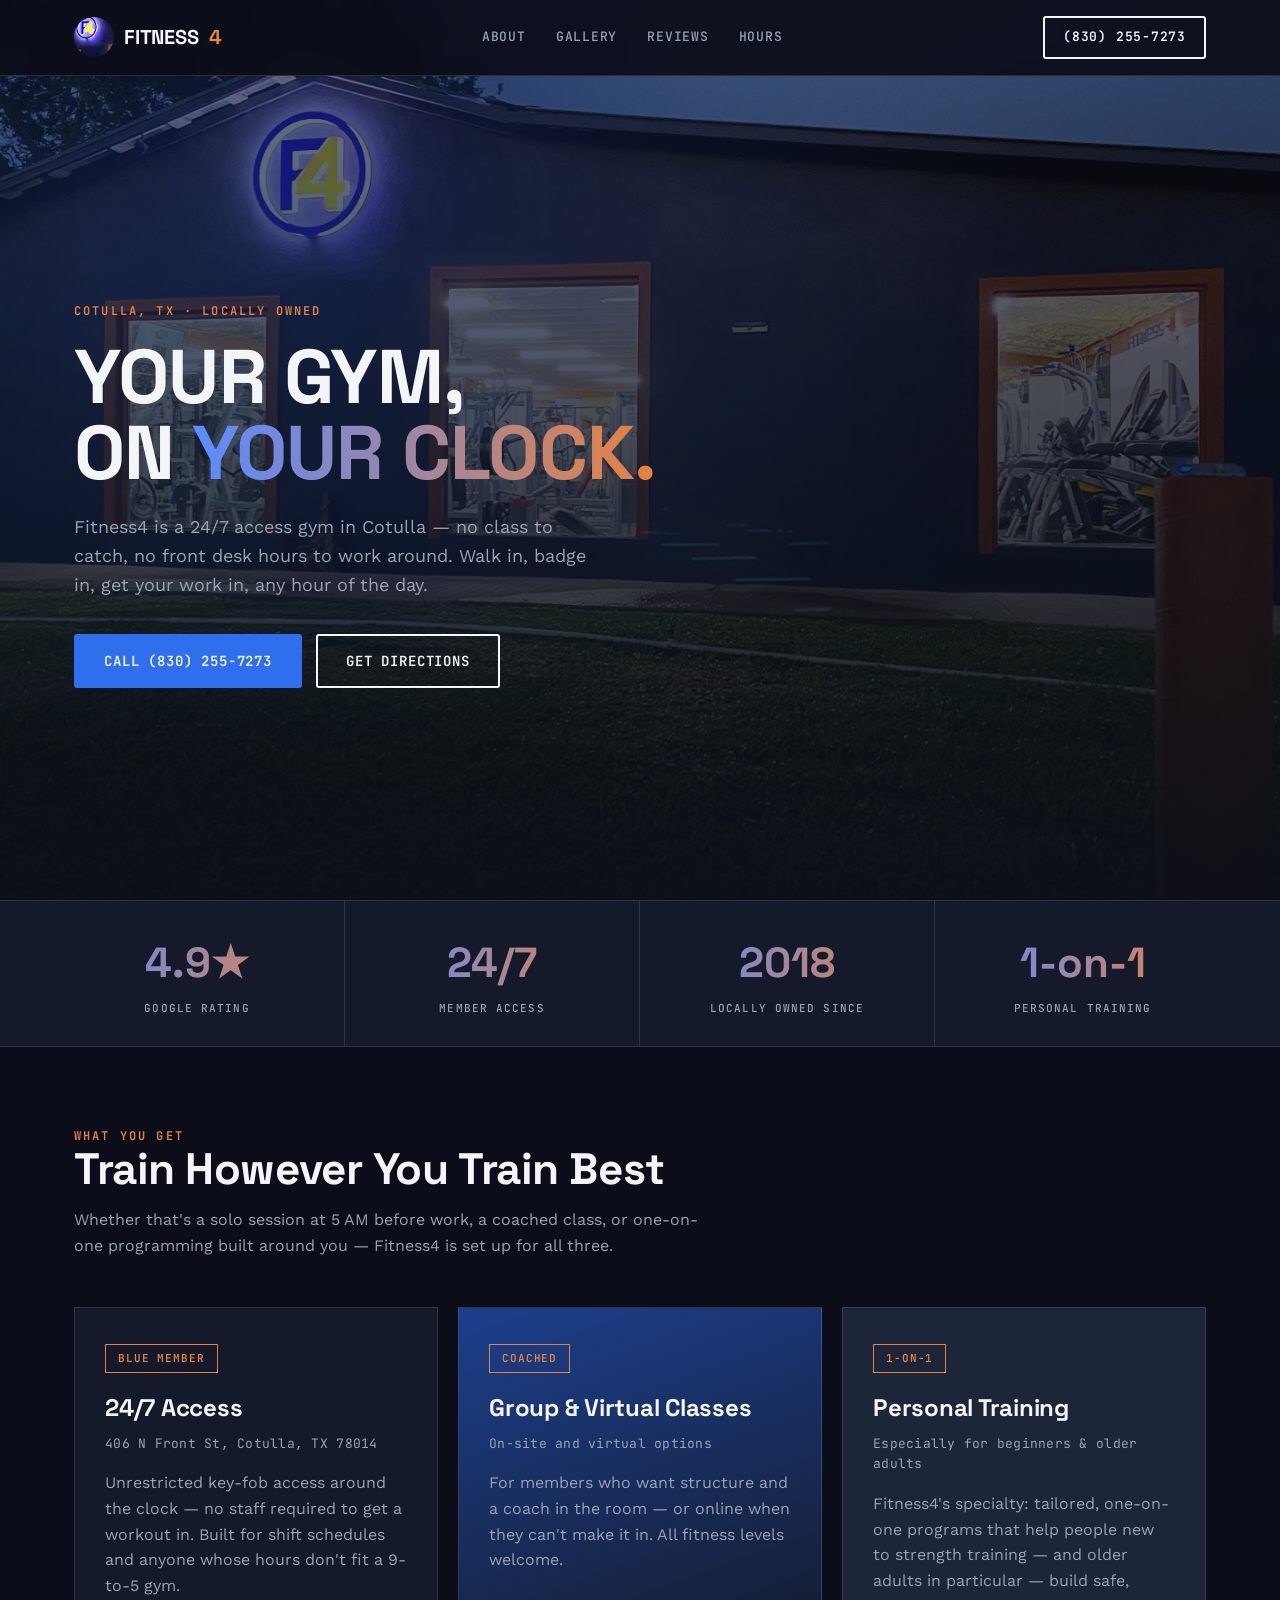
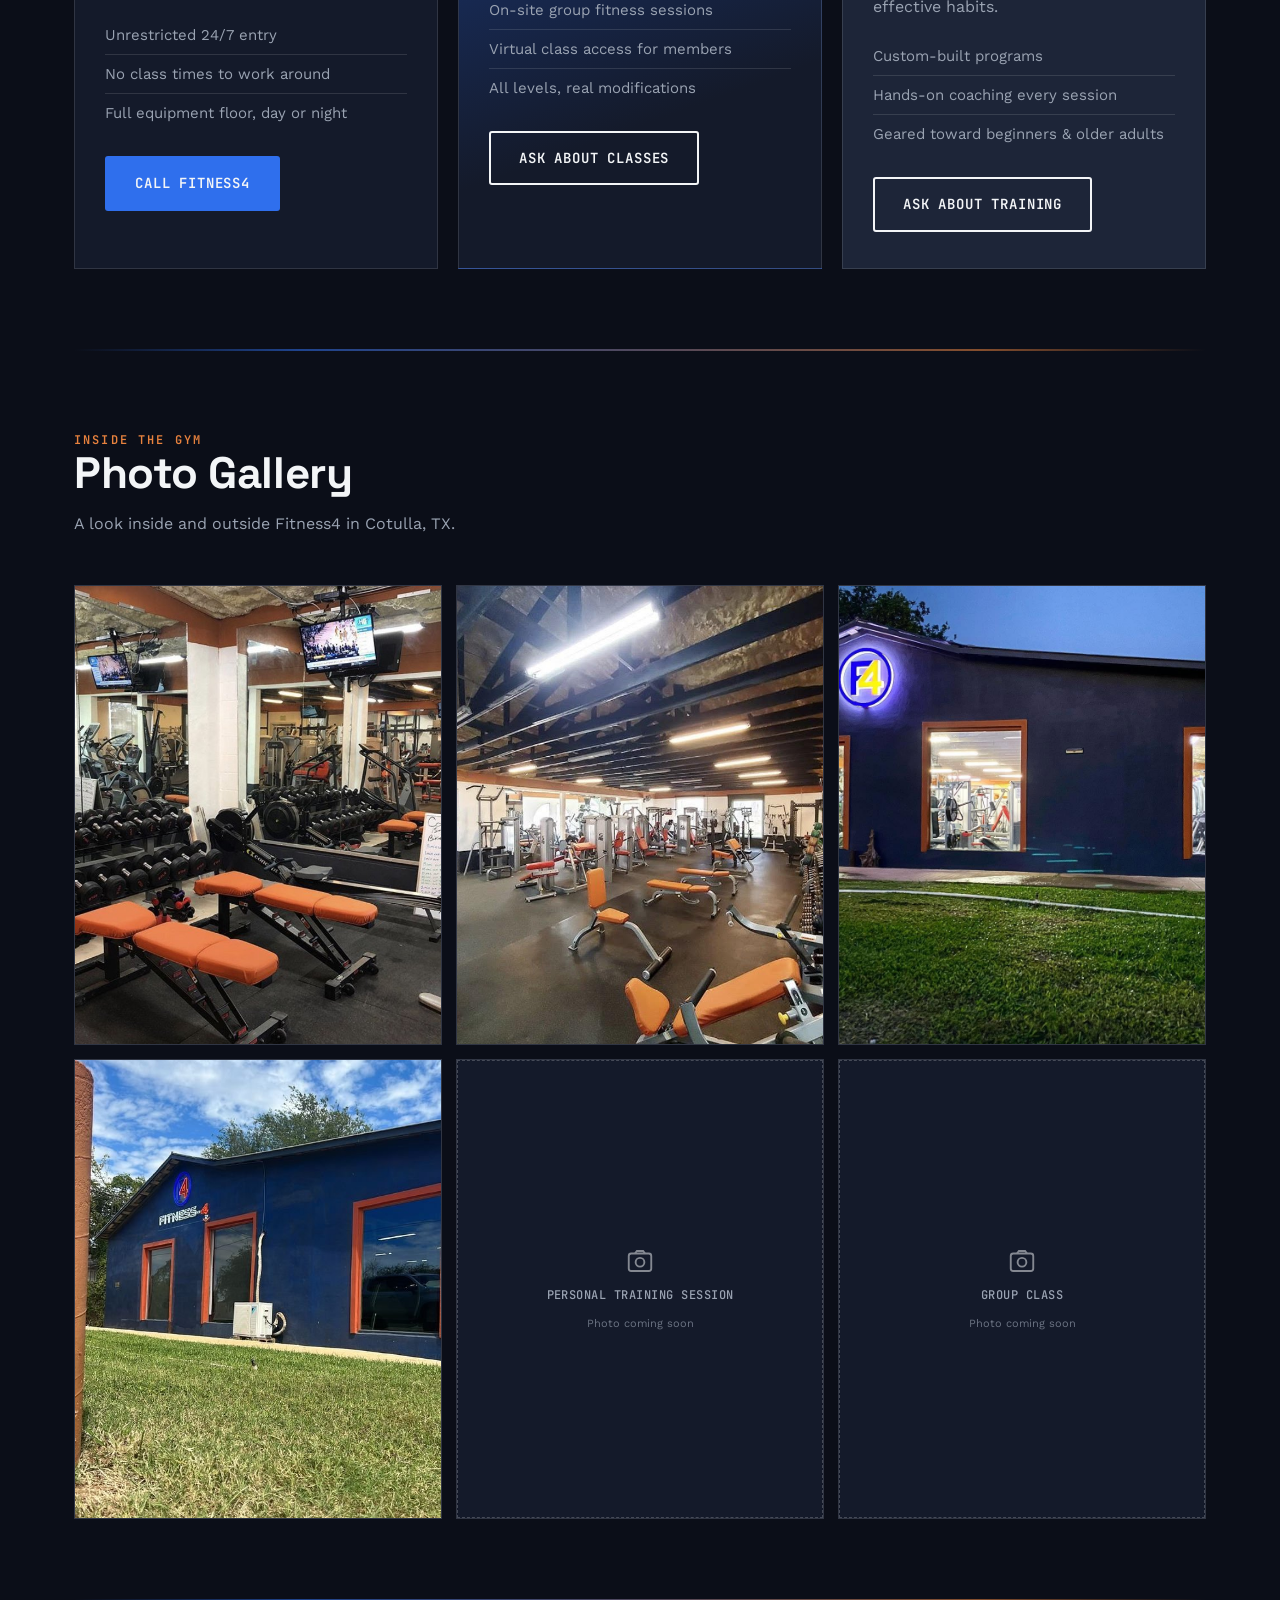
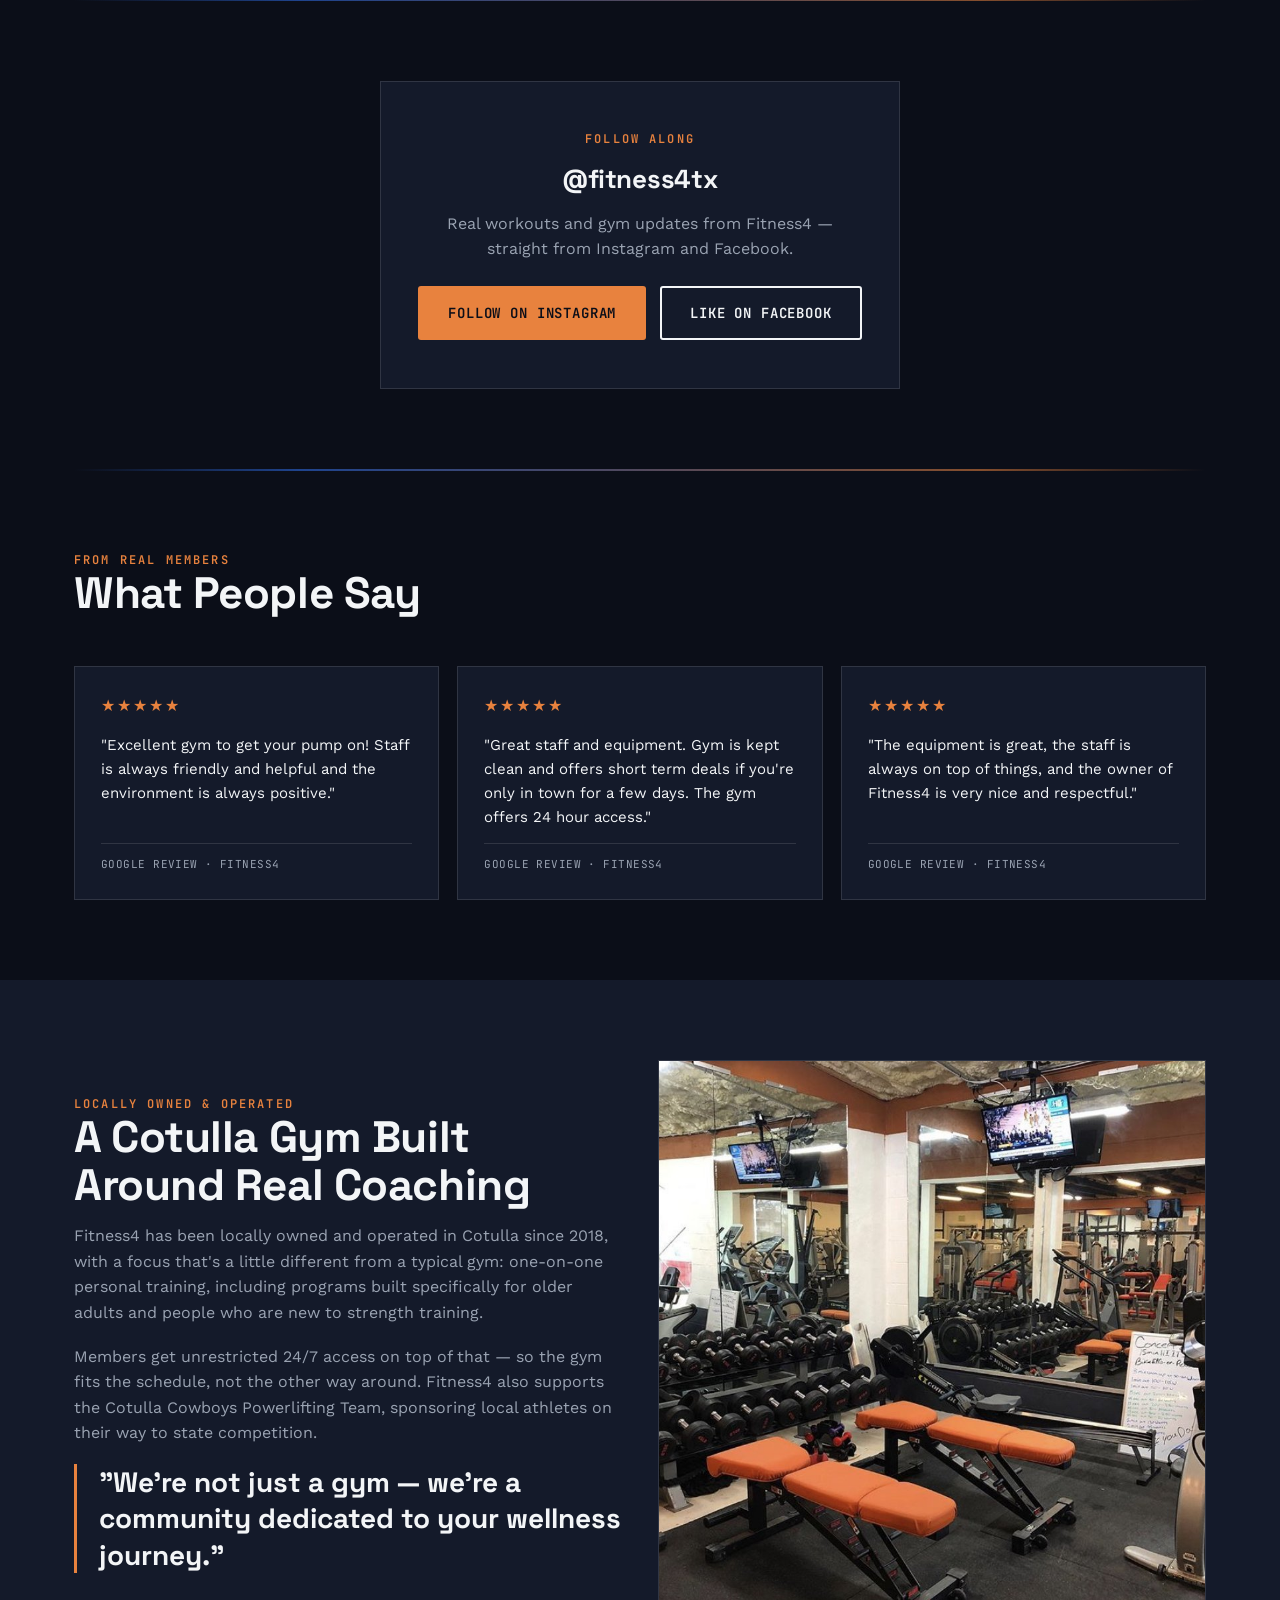
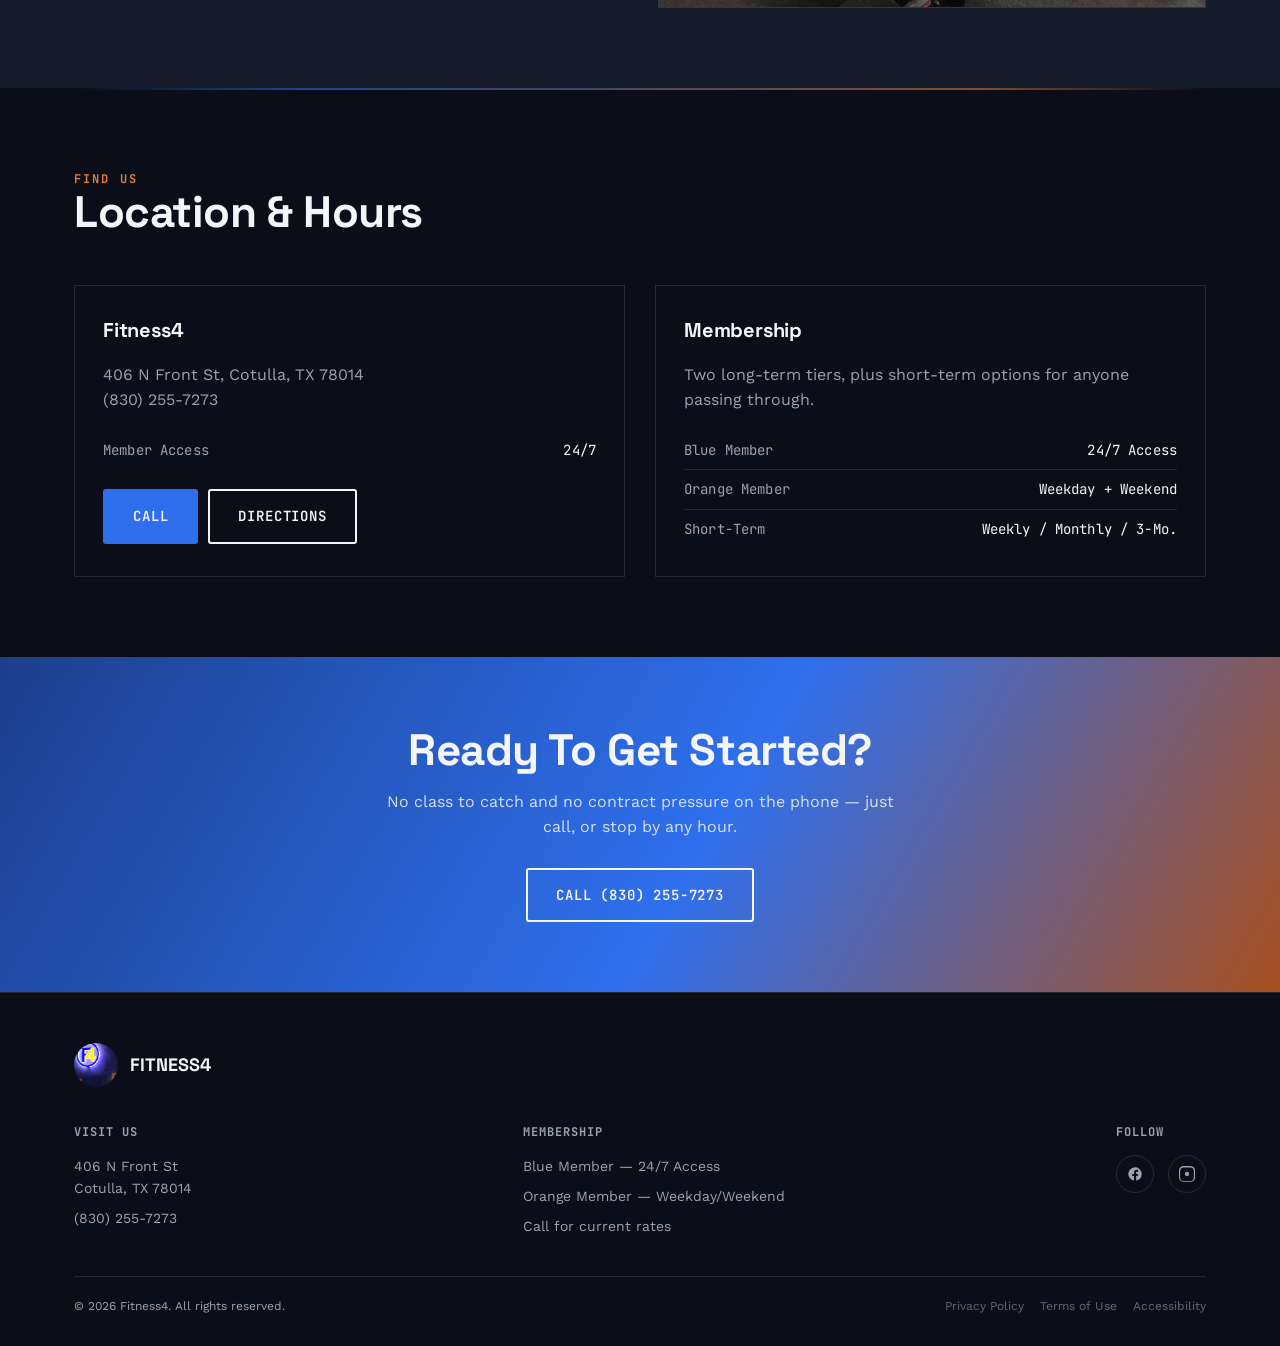
==== commit e50bac86: "Add files via upload" ====
--- a/index.html
+++ b/index.html
@@ -11,14 +11,14 @@
 <meta name="keywords" content="gym Cotulla TX, Fitness4, 24 hour gym Cotulla, personal training Cotulla TX, La Salle County gym, fitness center Cotulla, group fitness classes Cotulla TX">
 <meta name="author" content="Fitness4">
 <meta name="robots" content="index, follow">
-<!-- BUILD NOTE: domain is TBD per intake — swap canonical/OG/schema URLs to the real domain before launch -->
+<!-- swap canonical/OG/schema URLs to the real domain before launch -->
 <link rel="canonical" href="https://fitness4-cotulla-demo.netlify.app/">
 
 <meta property="og:type" content="local.business">
 <meta property="og:title" content="Fitness4 | 24/7 Gym in Cotulla, TX">
 <meta property="og:description" content="Locally owned, 4.9★ rated 24/7 access gym in Cotulla, TX. One-on-one personal training, group &amp; virtual classes, key-fob access any hour.">
 <meta property="og:url" content="https://fitness4-cotulla-demo.netlify.app/">
-<meta property="og:image" content="https://fitness4-cotulla-demo.netlify.app/images/og-fitness4-cotulla.png">
+<meta property="og:image" content="https://fitness4-cotulla-demo.netlify.app/images/og-fitness4-cotulla.jpg">
 <meta property="og:image:width" content="1200">
 <meta property="og:image:height" content="630">
 <meta property="og:site_name" content="Fitness4">
@@ -27,19 +27,8 @@
 <meta name="twitter:card" content="summary_large_image">
 <meta name="twitter:title" content="Fitness4 | 24/7 Gym in Cotulla, TX">
 <meta name="twitter:description" content="Locally owned, 4.9★ rated 24/7 access gym in Cotulla, TX. One-on-one personal training, group &amp; virtual classes. Call (830) 255-7273.">
-<meta name="twitter:image" content="https://fitness4-cotulla-demo.netlify.app/images/og-fitness4-cotulla.png">
-
-<!--
-  BUILD NOTE — schema below uses only what was verified during remote research:
-  - openingHours is set to 24/7 based on the gym's own "unrestricted 24/7 access" Blue
-    Member tier and multiple listings describing it as a 24-hour gym. Several directories
-    show shorter front-desk-style hours that conflict with this — confirm whether a
-    separate STAFFED hours window needs to be called out before publishing.
-  - aggregateRating intentionally omitted — Google review count varied (58–68) across
-    sources during research, so a specific number isn't published here. Pull the live
-    count from the Google Business Profile before adding it back in.
-  - No "image" property — add once real photography is available.
--->
+<meta name="twitter:image" content="https://fitness4-cotulla-demo.netlify.app/images/og-fitness4-cotulla.jpg">
+
 <script type="application/ld+json">
 {
   "@context": "https://schema.org",
@@ -47,6 +36,7 @@
   "name": "Fitness4",
   "description": "Locally owned 24/7 access gym in Cotulla, TX offering one-on-one personal training, group and virtual fitness classes, and key-fob access around the clock.",
   "url": "https://fitness4-cotulla-demo.netlify.app/",
+  "image": "https://fitness4-cotulla-demo.netlify.app/images/og-fitness4-cotulla.jpg",
   "telephone": "+18302557273",
   "address": {
     "@type": "PostalAddress",
@@ -67,14 +57,16 @@
 <link rel="preconnect" href="https://fonts.googleapis.com">
 <link rel="preconnect" href="https://fonts.gstatic.com" crossorigin>
 <link href="https://fonts.googleapis.com/css2?family=Space+Grotesk:wght@500;700&family=Work+Sans:wght@400;500;600;700&family=JetBrains+Mono:wght@500;600&display=swap" rel="stylesheet">
-
 <link rel="stylesheet" href="styles.css">
 </head>
 <body>
 
 <header>
   <nav>
-    <a href="#top" class="logo"><span class="num">4</span>FITNESS</a>
+    <a href="#top" class="logo">
+      <img src="images/fitness4-logo-mark.jpg" alt="Fitness4 logo" class="logo-img">
+      FITNESS<span style="color:var(--orange)">4</span>
+    </a>
     <div class="nav-links">
       <a href="#about">About</a>
       <a href="#gallery">Gallery</a>
@@ -96,6 +88,9 @@
 </header>
 
 <section class="hero" id="top">
+  <img src="images/fitness4-storefront-cotulla-tx-evening.jpg"
+       alt="Fitness4 storefront at dusk with illuminated F4 sign, Cotulla, TX"
+       class="hero-bg-img">
   <div class="hero-inner">
     <div class="eyebrow">Cotulla, TX · Locally Owned</div>
     <h1>YOUR GYM,<br>ON <span class="accent">YOUR CLOCK.</span></h1>
@@ -104,7 +99,6 @@
       <a href="tel:+18302557273" class="btn btn-primary">Call (830) 255-7273</a>
       <a href="https://www.google.com/maps/search/?api=1&query=406+N+Front+St+Cotulla+TX+78014" target="_blank" rel="noopener" class="btn btn-outline">Get Directions</a>
     </div>
-    <p class="hero-photo-note">Real photos of the gym floor and equipment go here once provided — placeholder gallery shown below.</p>
   </div>
 </section>
 
@@ -190,29 +184,24 @@
     <div class="section-head reveal">
       <div class="eyebrow">Inside The Gym</div>
       <h2>Photo Gallery</h2>
-      <p>Real photos of the Fitness4 floor go here — placeholder spots below until they're provided.</p>
+      <p>A look inside and outside Fitness4 in Cotulla, TX.</p>
     </div>
     <div class="gallery-grid">
-      <div class="gallery-item reveal">
-        <div class="photo-placeholder">
-          <svg viewBox="0 0 24 24" fill="none" stroke="currentColor" stroke-width="1.5"><rect x="3" y="6" width="18" height="14" rx="2"/><circle cx="12" cy="13" r="3.5"/><path d="M8 6l1.5-2h5L16 6"/></svg>
-          <p>Equipment Floor</p>
-          <small>Photo coming soon</small>
-        </div>
-      </div>
-      <div class="gallery-item reveal">
-        <div class="photo-placeholder">
-          <svg viewBox="0 0 24 24" fill="none" stroke="currentColor" stroke-width="1.5"><rect x="3" y="6" width="18" height="14" rx="2"/><circle cx="12" cy="13" r="3.5"/><path d="M8 6l1.5-2h5L16 6"/></svg>
-          <p>Free Weights</p>
-          <small>Photo coming soon</small>
-        </div>
-      </div>
-      <div class="gallery-item reveal">
-        <div class="photo-placeholder">
-          <svg viewBox="0 0 24 24" fill="none" stroke="currentColor" stroke-width="1.5"><rect x="3" y="6" width="18" height="14" rx="2"/><circle cx="12" cy="13" r="3.5"/><path d="M8 6l1.5-2h5L16 6"/></svg>
-          <p>Cardio Area</p>
-          <small>Photo coming soon</small>
-        </div>
+      <div class="gallery-item reveal" onclick="openLightbox(this)">
+        <img src="images/fitness4-free-weights-benches-cotulla-tx.jpg"
+             alt="Free weight benches and dumbbell rack at Fitness4, Cotulla, TX" loading="lazy">
+      </div>
+      <div class="gallery-item reveal" onclick="openLightbox(this)">
+        <img src="images/fitness4-main-training-floor-cotulla-tx.jpg"
+             alt="Main training floor with strength machines at Fitness4, Cotulla, TX" loading="lazy">
+      </div>
+      <div class="gallery-item reveal" onclick="openLightbox(this)">
+        <img src="images/fitness4-storefront-cotulla-tx-evening.jpg"
+             alt="Fitness4 storefront at dusk with illuminated F4 sign, Cotulla, TX" loading="lazy">
+      </div>
+      <div class="gallery-item reveal" onclick="openLightbox(this)">
+        <img src="images/fitness4-storefront-cotulla-tx-daytime.jpg"
+             alt="Fitness4 storefront in daylight showing the blue building and F4 signage, Cotulla, TX" loading="lazy">
       </div>
       <div class="gallery-item reveal">
         <div class="photo-placeholder">
@@ -225,13 +214,6 @@
         <div class="photo-placeholder">
           <svg viewBox="0 0 24 24" fill="none" stroke="currentColor" stroke-width="1.5"><rect x="3" y="6" width="18" height="14" rx="2"/><circle cx="12" cy="13" r="3.5"/><path d="M8 6l1.5-2h5L16 6"/></svg>
           <p>Group Class</p>
-          <small>Photo coming soon</small>
-        </div>
-      </div>
-      <div class="gallery-item reveal">
-        <div class="photo-placeholder">
-          <svg viewBox="0 0 24 24" fill="none" stroke="currentColor" stroke-width="1.5"><rect x="3" y="6" width="18" height="14" rx="2"/><circle cx="12" cy="13" r="3.5"/><path d="M8 6l1.5-2h5L16 6"/></svg>
-          <p>Storefront / Entrance</p>
           <small>Photo coming soon</small>
         </div>
       </div>
@@ -293,12 +275,9 @@
         <p style="margin-bottom:18px;">Members get unrestricted 24/7 access on top of that — so the gym fits the schedule, not the other way around. Fitness4 also supports the Cotulla Cowboys Powerlifting Team, sponsoring local athletes on their way to state competition.</p>
         <div class="bio-quote">"We're not just a gym — we're a community dedicated to your wellness journey."</div>
       </div>
-      <div class="gallery-item bio-photo-slot reveal">
-        <div class="photo-placeholder">
-          <svg viewBox="0 0 24 24" fill="none" stroke="currentColor" stroke-width="1.5"><rect x="3" y="6" width="18" height="14" rx="2"/><circle cx="12" cy="13" r="3.5"/><path d="M8 6l1.5-2h5L16 6"/></svg>
-          <p>Team / Owner Photo</p>
-          <small>Photo coming soon</small>
-        </div>
+      <div class="gallery-item bio-photo-slot reveal" onclick="openLightbox(this)">
+        <img src="images/fitness4-free-weights-benches-cotulla-tx.jpg"
+             alt="Dumbbell rack and benches on the Fitness4 training floor, Cotulla, TX" loading="lazy">
       </div>
     </div>
   </div>
@@ -317,8 +296,6 @@
         <h3>Fitness4</h3>
         <p style="margin-bottom:18px; color:var(--white-dim);">406 N Front St, Cotulla, TX 78014<br>(830) 255-7273</p>
         <div class="hours-row"><span>Member Access</span><span>24/7</span></div>
-        <div class="hours-row"><span>Front Desk</span><span>Confirm with owner</span></div>
-        <div class="hours-flag">Sources disagreed on staffed front-desk hours during research — verify the real schedule before this goes live.</div>
         <div style="margin-top:20px; display:flex; gap:10px; flex-wrap:wrap;">
           <a href="tel:+18302557273" class="btn btn-primary">Call</a>
           <a href="https://www.google.com/maps/search/?api=1&query=406+N+Front+St+Cotulla+TX+78014" target="_blank" rel="noopener" class="btn btn-outline">Directions</a>
@@ -330,7 +307,6 @@
         <div class="hours-row"><span>Blue Member</span><span>24/7 Access</span></div>
         <div class="hours-row"><span>Orange Member</span><span>Weekday + Weekend</span></div>
         <div class="hours-row"><span>Short-Term</span><span>Weekly / Monthly / 3-Mo.</span></div>
-        <div class="hours-flag">Exact pricing wasn't published anywhere found during research — call to confirm current rates, or share them so this section can show real numbers.</div>
       </div>
     </div>
   </div>
@@ -345,7 +321,8 @@
 <footer>
   <div class="wrap">
     <div class="footer-brand">
-      <span class="logo"><span class="num">4</span>FITNESS</span>
+      <img src="images/fitness4-logo-mark.jpg" alt="Fitness4 logo" class="footer-logo">
+      <span>FITNESS4</span>
     </div>
     <div class="footer-grid">
       <div class="footer-col">
@@ -382,19 +359,35 @@
   </div>
 </footer>
 
+<div class="lightbox" id="lightbox">
+  <button class="lightbox-close" onclick="closeLightbox()" aria-label="Close">&times;</button>
+  <img id="lightboxImg" src="" alt="">
+</div>
+
 <script>
 const burgerBtn = document.getElementById('burgerBtn');
 const mobileMenu = document.getElementById('mobileMenu');
 burgerBtn.addEventListener('click', () => mobileMenu.classList.toggle('open'));
 mobileMenu.querySelectorAll('a').forEach(a => a.addEventListener('click', () => mobileMenu.classList.remove('open')));
 
+function openLightbox(el){
+  const img = el.querySelector('img');
+  if(!img) return;
+  document.getElementById('lightboxImg').src = img.src;
+  document.getElementById('lightboxImg').alt = img.alt;
+  document.getElementById('lightbox').classList.add('open');
+}
+function closeLightbox(){
+  document.getElementById('lightbox').classList.remove('open');
+}
+document.getElementById('lightbox').addEventListener('click', (e) => {
+  if(e.target.id === 'lightbox') closeLightbox();
+});
+
 const revealEls = document.querySelectorAll('.reveal');
 const io = new IntersectionObserver((entries) => {
   entries.forEach(entry => {
-    if(entry.isIntersecting){
-      entry.target.classList.add('in');
-      io.unobserve(entry.target);
-    }
+    if(entry.isIntersecting){ entry.target.classList.add('in'); io.unobserve(entry.target); }
   });
 }, {threshold:0.12});
 revealEls.forEach(el => io.observe(el));
--- a/styles.css
+++ b/styles.css
@@ -1,12 +1,15 @@
 :root{
-  --ink:#0c0e12;
-  --ink-2:#15181e;
-  --ink-3:#1f242c;
+  /* ink tones echo the real navy wall color sampled from the building exterior */
+  --ink:#0b0e18;
+  --ink-2:#141a2a;
+  --ink-3:#1d2538;
+  /* blue sampled from the neon ring on the F4 badge sign */
   --blue:#2f6fed;
   --blue-deep:#1c3f8c;
   --blue-bright:#5b8bff;
-  --orange:#ff8a3d;
-  --orange-deep:#b85a1d;
+  /* orange sampled from the real window trim and equipment padding */
+  --orange:#e8823e;
+  --orange-deep:#a8501f;
   --white:#f3f5f7;
   --white-dim:#9aa3b2;
   --line: rgba(243,245,247,0.12);
@@ -41,7 +44,7 @@
 .section-head{max-width:640px; margin-bottom:48px;}
 .section-head.center{margin-left:auto; margin-right:auto; text-align:center;}
 
-/* gradient rule divider — stands in for Gridiron's yardline, ties to the two membership-tier colors */
+/* blue→orange gradient rule divider, echoing the two membership tier colors */
 .tierline{
   width:100%; height:2px;
   background:linear-gradient(90deg, transparent, var(--blue) 20%, var(--orange) 80%, transparent);
@@ -66,12 +69,12 @@
 .btn-outline{border-color:var(--white); color:var(--white); background:transparent;}
 .btn-outline:hover{background:var(--white); color:var(--ink);}
 .btn-orange{background:var(--orange); color:var(--ink);}
-.btn-orange:hover{background:#ffa35e;}
+.btn-orange:hover{background:#f09a5e;}
 
 /* NAV */
 header{
   position:fixed; top:0; left:0; right:0; z-index:200;
-  background:rgba(12,14,18,0.92);
+  background:rgba(11,14,24,0.92);
   backdrop-filter:blur(8px);
   border-bottom:1px solid var(--line);
 }
@@ -80,15 +83,10 @@
   display:flex; align-items:center; justify-content:space-between;
 }
 .logo{
-  font-family:'Space Grotesk',sans-serif; font-weight:700; font-size:21px; letter-spacing:-0.01em; color:var(--white);
-  display:flex; align-items:center; gap:2px;
-}
-.logo .num{
-  color:var(--ink); background:linear-gradient(135deg,var(--blue),var(--orange));
-  width:30px; height:30px; border-radius:6px;
-  display:inline-flex; align-items:center; justify-content:center;
-  font-size:17px; margin-right:8px;
-}
+  font-family:'Space Grotesk',sans-serif; font-weight:700; font-size:20px; letter-spacing:-0.01em; color:var(--white);
+  display:flex; align-items:center; gap:10px;
+}
+.logo-img{height:40px; width:40px; border-radius:50%; object-fit:cover; flex-shrink:0;}
 .nav-links{display:none; gap:30px; align-items:center;}
 .nav-links a{
   font-family:'JetBrains Mono',monospace; font-weight:500; text-transform:uppercase; letter-spacing:0.06em; font-size:13px;
@@ -125,7 +123,7 @@
   .burger{display:none;}
 }
 
-/* HERO — no stock photo; the numeral 4 (the gym's own namesake) carries the visual weight instead */
+/* HERO */
 .hero{
   position:relative;
   min-height:100svh;
@@ -134,24 +132,17 @@
   background:var(--ink-2);
   overflow:hidden;
 }
-.hero::before{
-  content:"4";
-  position:absolute;
-  right:-2vw; top:50%; transform:translateY(-50%);
-  font-family:'Space Grotesk',sans-serif; font-weight:700;
-  font-size:min(72vw,640px);
-  line-height:1;
-  background:linear-gradient(160deg, var(--blue) 0%, var(--ink-2) 55%, var(--orange) 100%);
-  -webkit-background-clip:text; background-clip:text; color:transparent;
-  opacity:0.16;
-  pointer-events:none;
-  user-select:none;
-  z-index:1;
+.hero-bg-img{
+  position:absolute; inset:0; width:100%; height:100%;
+  object-fit:cover; object-position:center 30%;
+  z-index:0;
 }
 .hero::after{
   content:"";
   position:absolute; inset:0;
-  background:radial-gradient(ellipse at 18% 25%, rgba(47,111,237,0.18), transparent 55%);
+  background:
+    radial-gradient(ellipse at 18% 30%, rgba(47,111,237,0.16), transparent 55%),
+    linear-gradient(180deg, rgba(11,14,24,0.55) 0%, rgba(11,14,24,0.78) 55%, rgba(11,14,24,0.96) 100%);
   z-index:1;
   pointer-events:none;
 }
@@ -161,7 +152,6 @@
   line-height:1.0;
   margin:18px 0 22px;
   max-width:760px;
-  text-transform:none;
 }
 .hero h1 .accent{
   background:linear-gradient(90deg,var(--blue-bright),var(--orange));
@@ -169,11 +159,6 @@
 }
 .hero-sub{font-size:18px; max-width:520px; margin-bottom:34px;}
 .hero-actions{display:flex; flex-wrap:wrap; gap:14px;}
-.hero-photo-note{
-  margin-top:28px; font-size:13px; color:var(--white-dim);
-  border-left:2px solid var(--orange); padding-left:12px;
-  max-width:480px;
-}
 
 /* SCOREBOARD / STAT STRIP */
 .scoreboard{
@@ -232,7 +217,7 @@
 }
 .photo-placeholder small{color:rgba(154,163,178,0.65); font-size:11px;}
 
-/* SERVICE PILLARS (one location, three things they actually offer) */
+/* SERVICE PILLARS */
 .facility-grid{display:grid; grid-template-columns:1fr; gap:20px;}
 @media(min-width:700px){.facility-grid{grid-template-columns:repeat(2,1fr);}}
 @media(min-width:1040px){.facility-grid{grid-template-columns:repeat(3,1fr);}}
@@ -254,7 +239,7 @@
 .facility-card li:first-child{border-top:none;}
 .facility-actions{display:flex; gap:10px; flex-wrap:wrap;}
 
-/* FOLLOW / SOCIAL — link-out card, no embedded posts until real post URLs are confirmed */
+/* FOLLOW CARD */
 .follow-card{
   border:1px solid var(--line); background:var(--ink-2);
   padding:48px 36px; text-align:center; max-width:520px; margin:0 auto;
@@ -299,10 +284,6 @@
 .hours-row{display:flex; justify-content:space-between; padding:8px 0; border-top:1px solid var(--line); font-size:14px; color:var(--white-dim); font-family:'JetBrains Mono',monospace; letter-spacing:0.01em;}
 .hours-row:first-of-type{border-top:none;}
 .hours-row span:last-child{color:var(--white);}
-.hours-flag{
-  margin-top:14px; font-size:12px; color:var(--orange); font-family:'JetBrains Mono',monospace;
-  border-left:2px solid var(--orange); padding-left:10px;
-}
 
 /* CTA BAND */
 .cta-band{
@@ -316,6 +297,7 @@
 /* FOOTER */
 footer{padding:50px 0 30px; border-top:1px solid var(--line);}
 .footer-brand{display:flex; align-items:center; gap:12px; margin-bottom:36px;}
+.footer-logo{width:44px; height:44px; border-radius:50%; object-fit:cover;}
 .footer-brand span{font-family:'Space Grotesk',sans-serif; font-weight:700; font-size:18px; color:var(--white);}
 .footer-grid{display:flex; flex-wrap:wrap; justify-content:space-between; gap:30px; margin-bottom:30px;}
 .footer-col h4{font-family:'JetBrains Mono',monospace; text-transform:uppercase; letter-spacing:0.08em; font-size:12px; color:var(--white-dim); margin-bottom:12px;}
@@ -332,7 +314,7 @@
 
 /* LIGHTBOX */
 .lightbox{
-  position:fixed; inset:0; background:rgba(12,14,18,0.94); z-index:500;
+  position:fixed; inset:0; background:rgba(11,14,24,0.94); z-index:500;
   display:none; align-items:center; justify-content:center; padding:30px;
 }
 .lightbox.open{display:flex;}
@@ -349,10 +331,6 @@
   html{scroll-behavior:auto;}
 }
 
-@media(min-width:880px){
-  .hero-actions{gap:16px;}
-}
-
 /* ===== LEGAL / CONTENT PAGES ===== */
 .legal-page{ padding:140px 0 80px; }
 .legal-page .wrap{ max-width:820px; }
